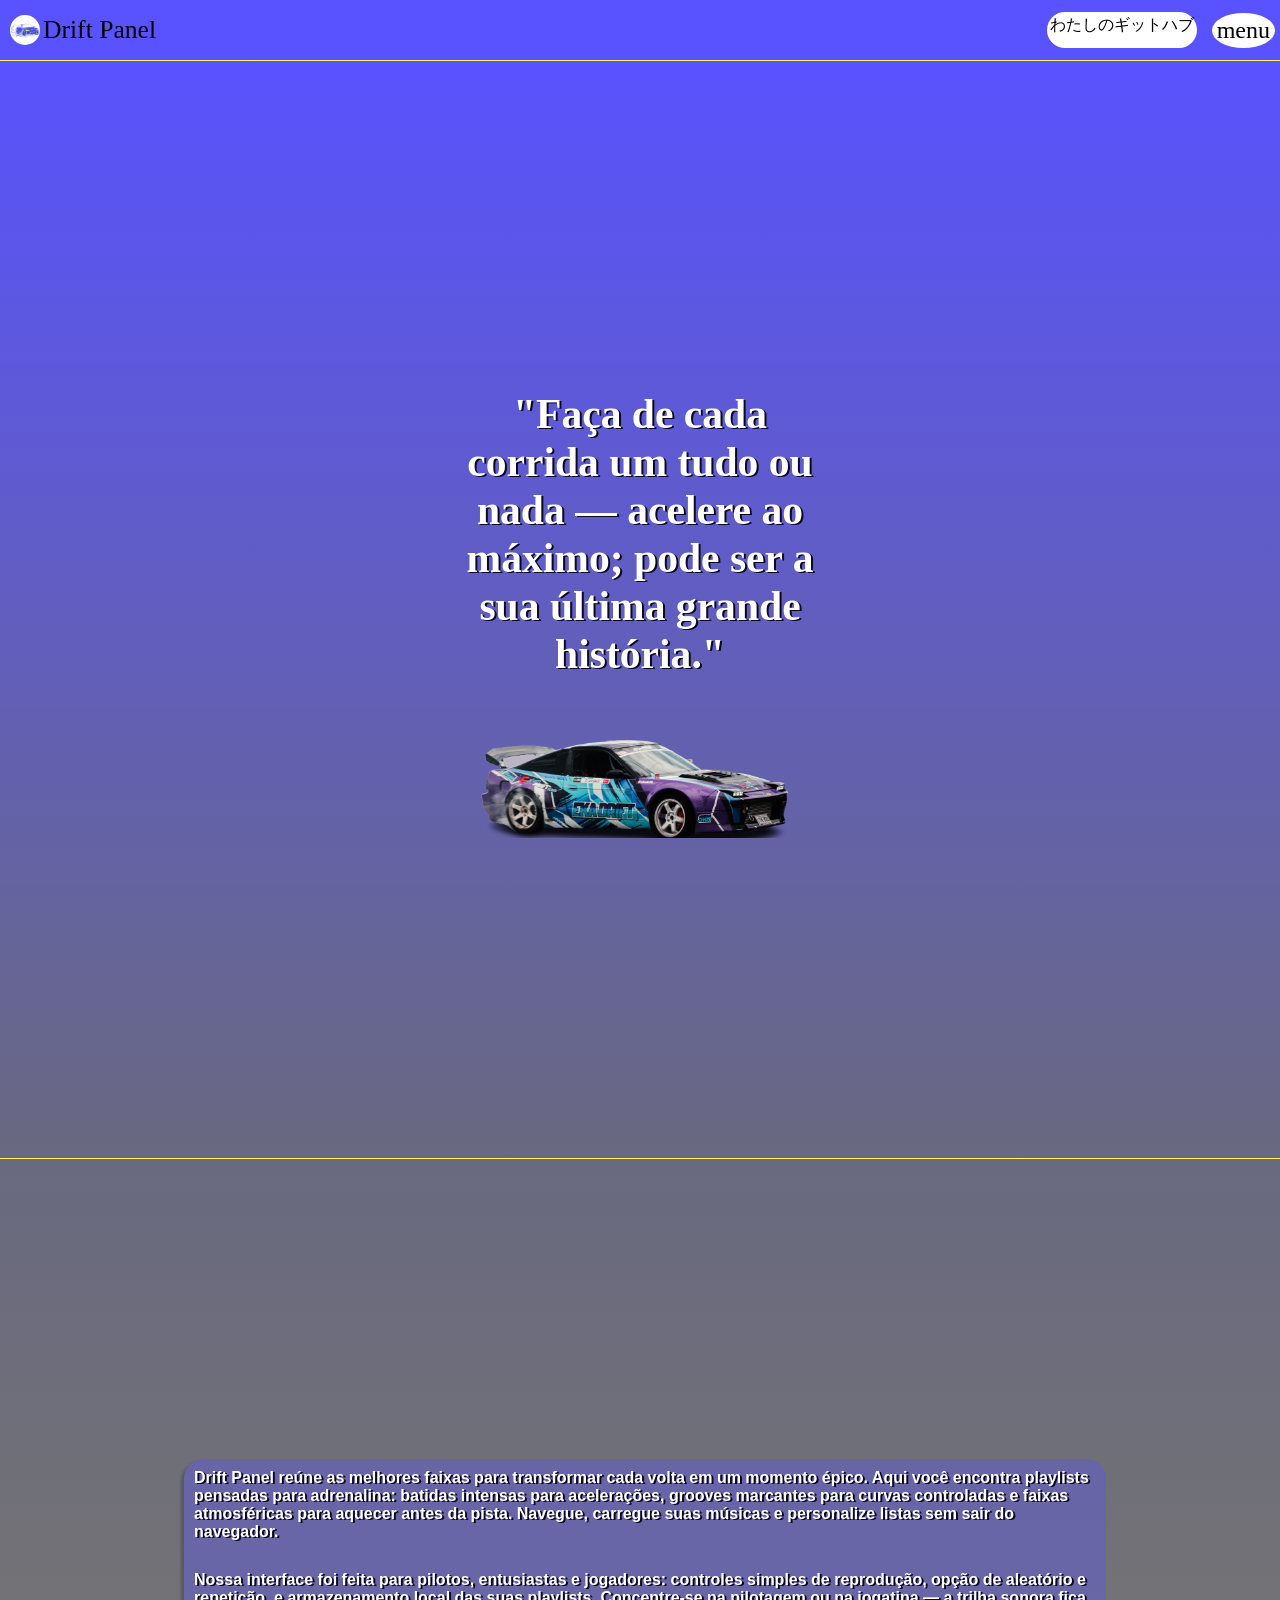
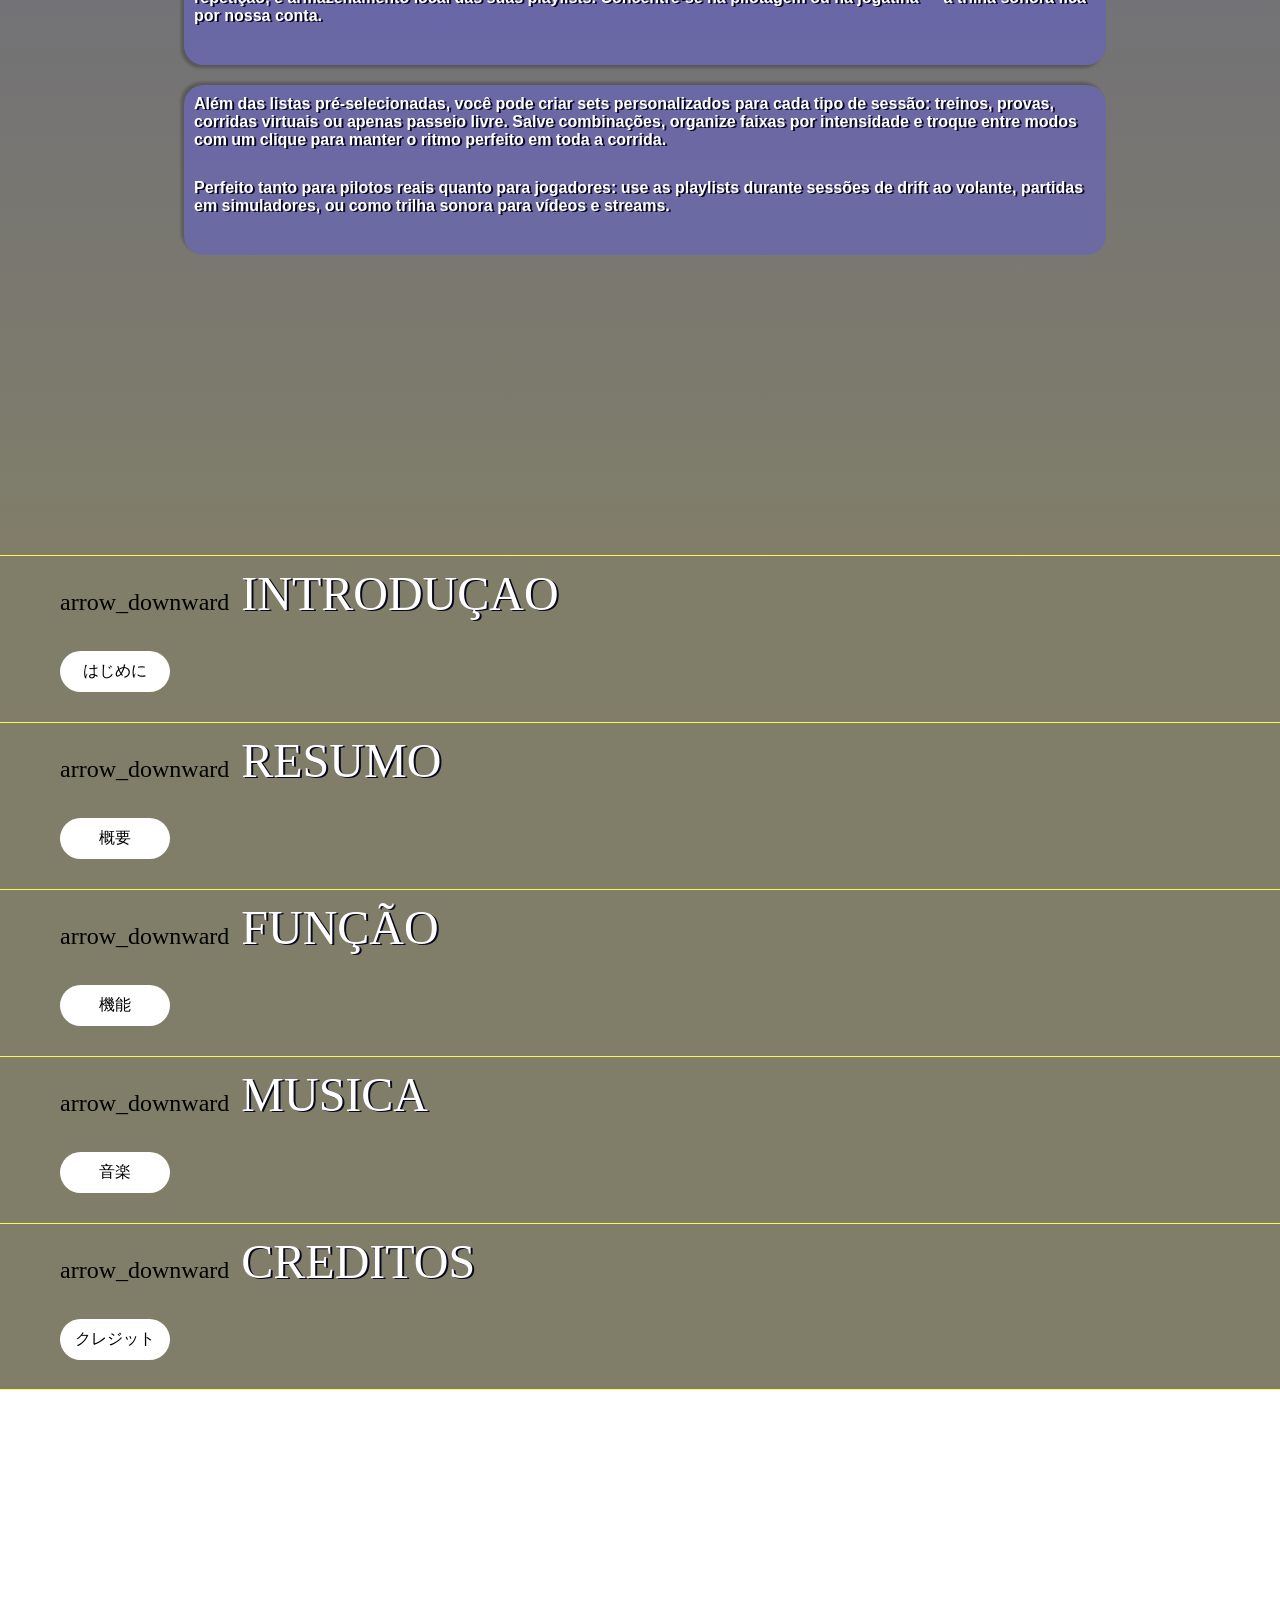
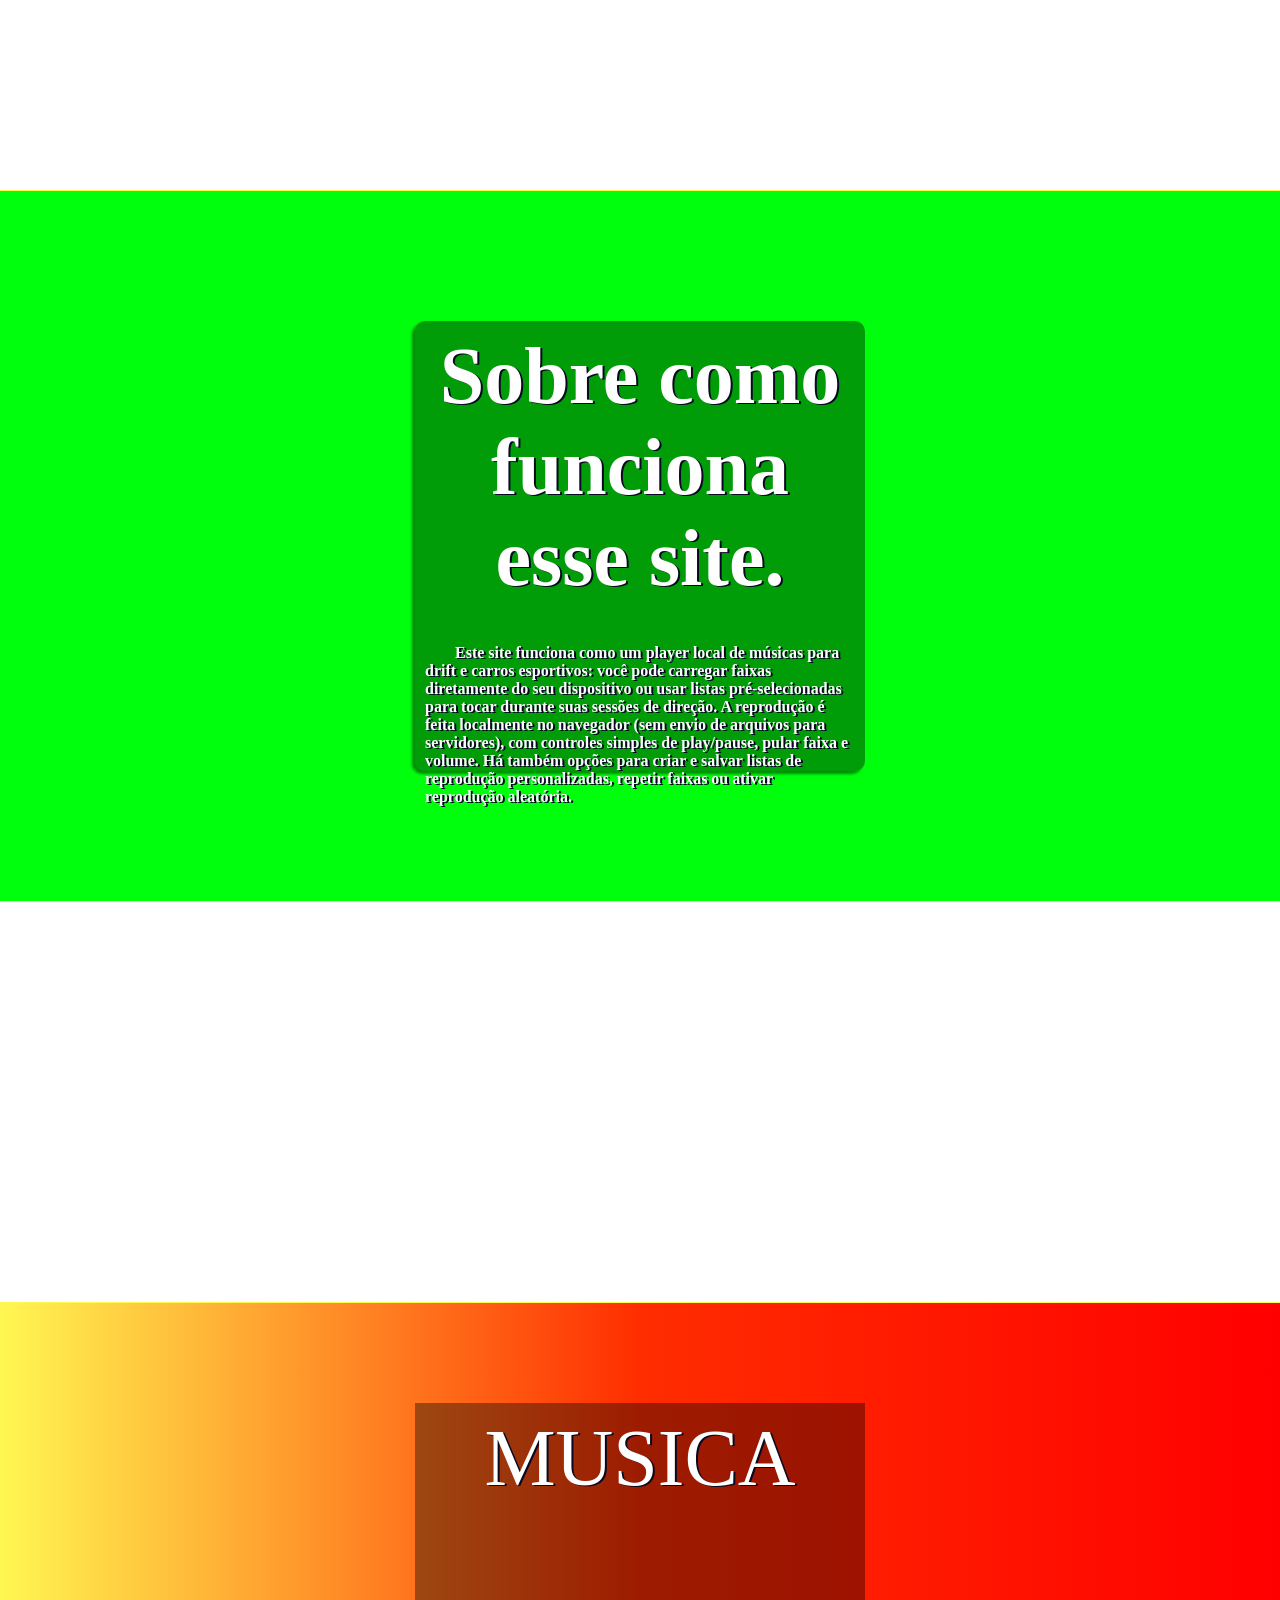
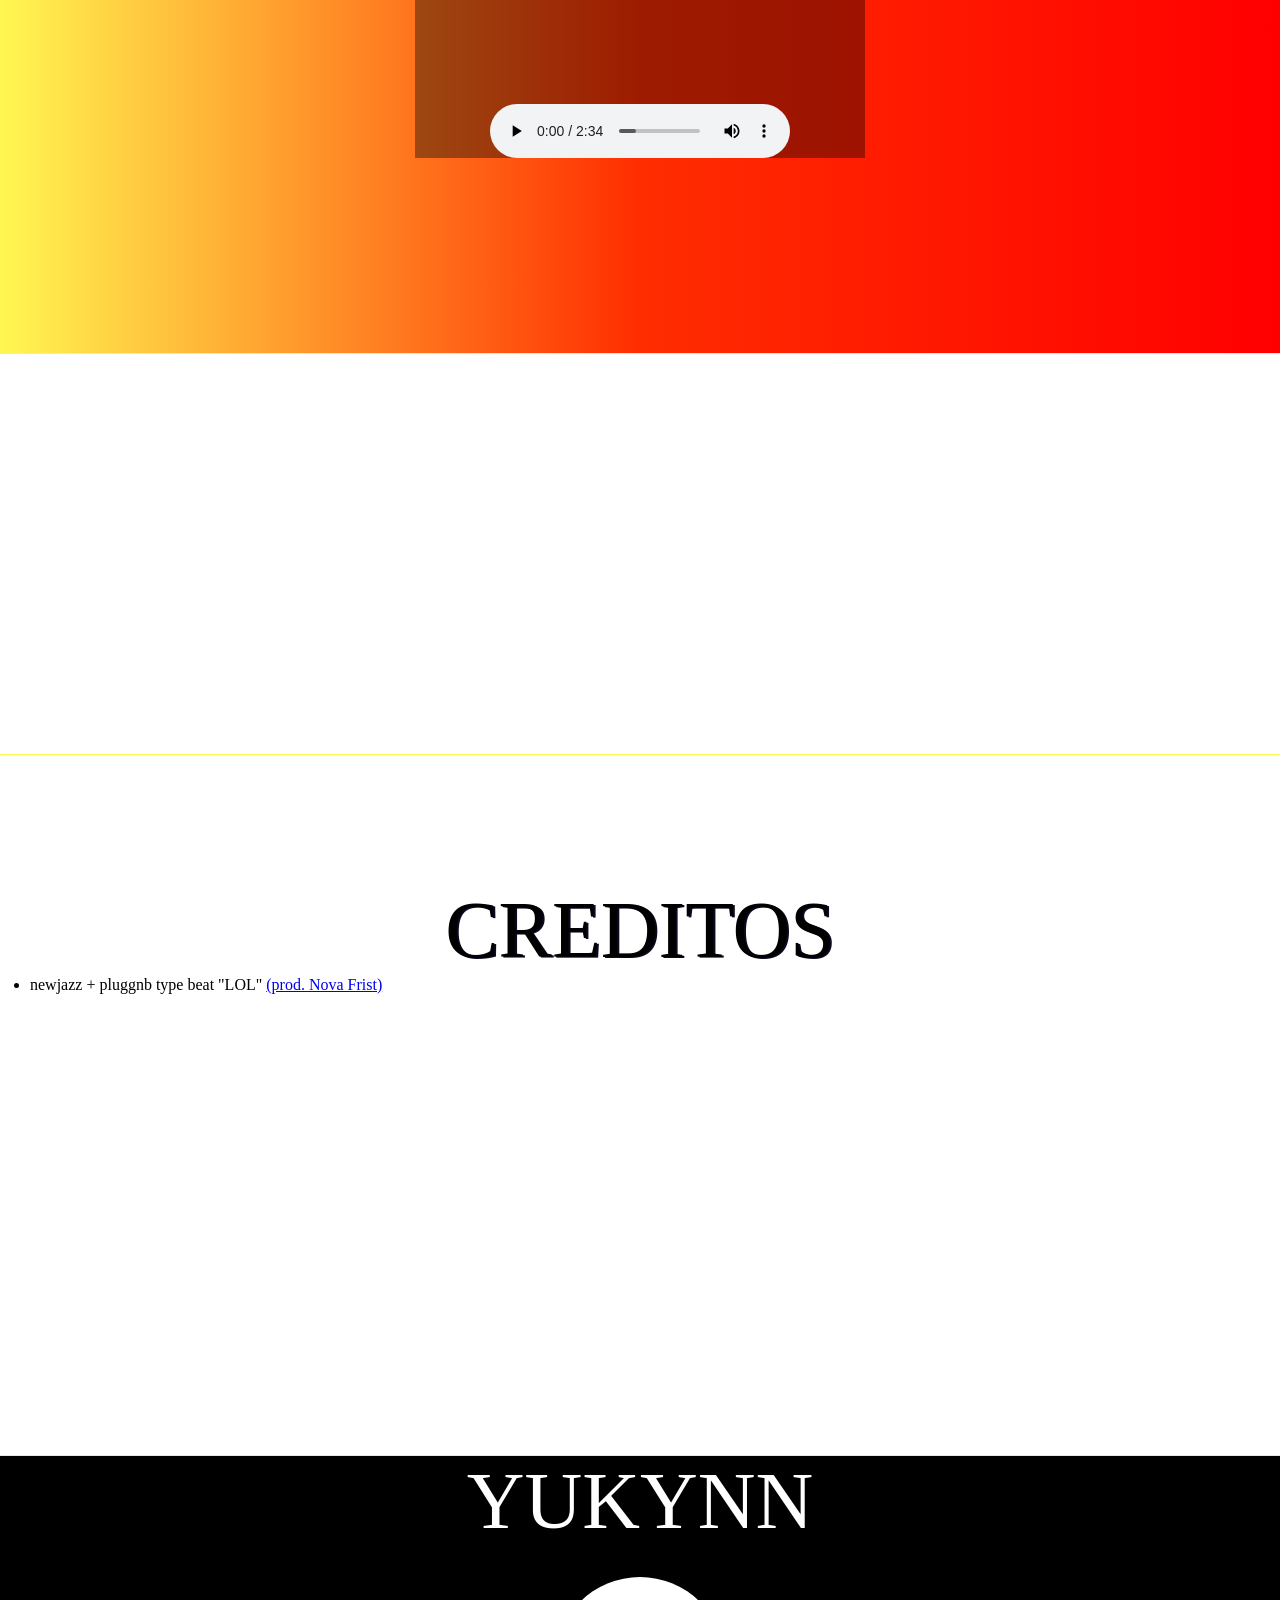
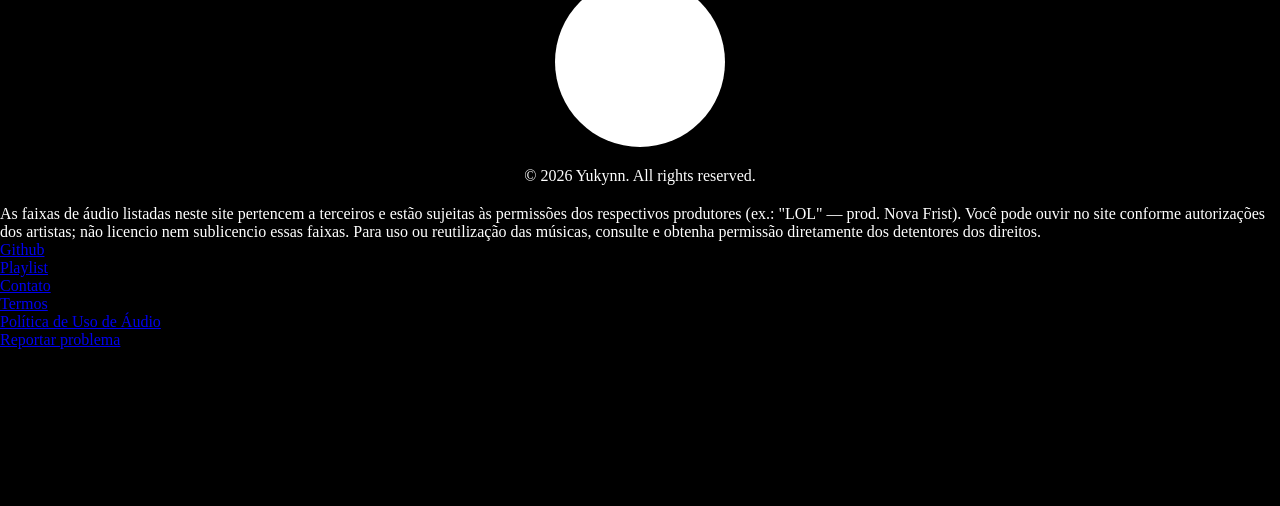
==== index.html @ 356dcf7f "publicando o site" ====
<!doctype html>
<html lang="pt-BR">
  <head>
    <meta charset="utf-8">
    <meta http-equiv="refresh" content="0; url=./public/">
    <title>Redirecting…</title>
  </head>
  <body>
    <p>Redirecionando para <a href="./public/">public/</a></p>
  </body>
</html>
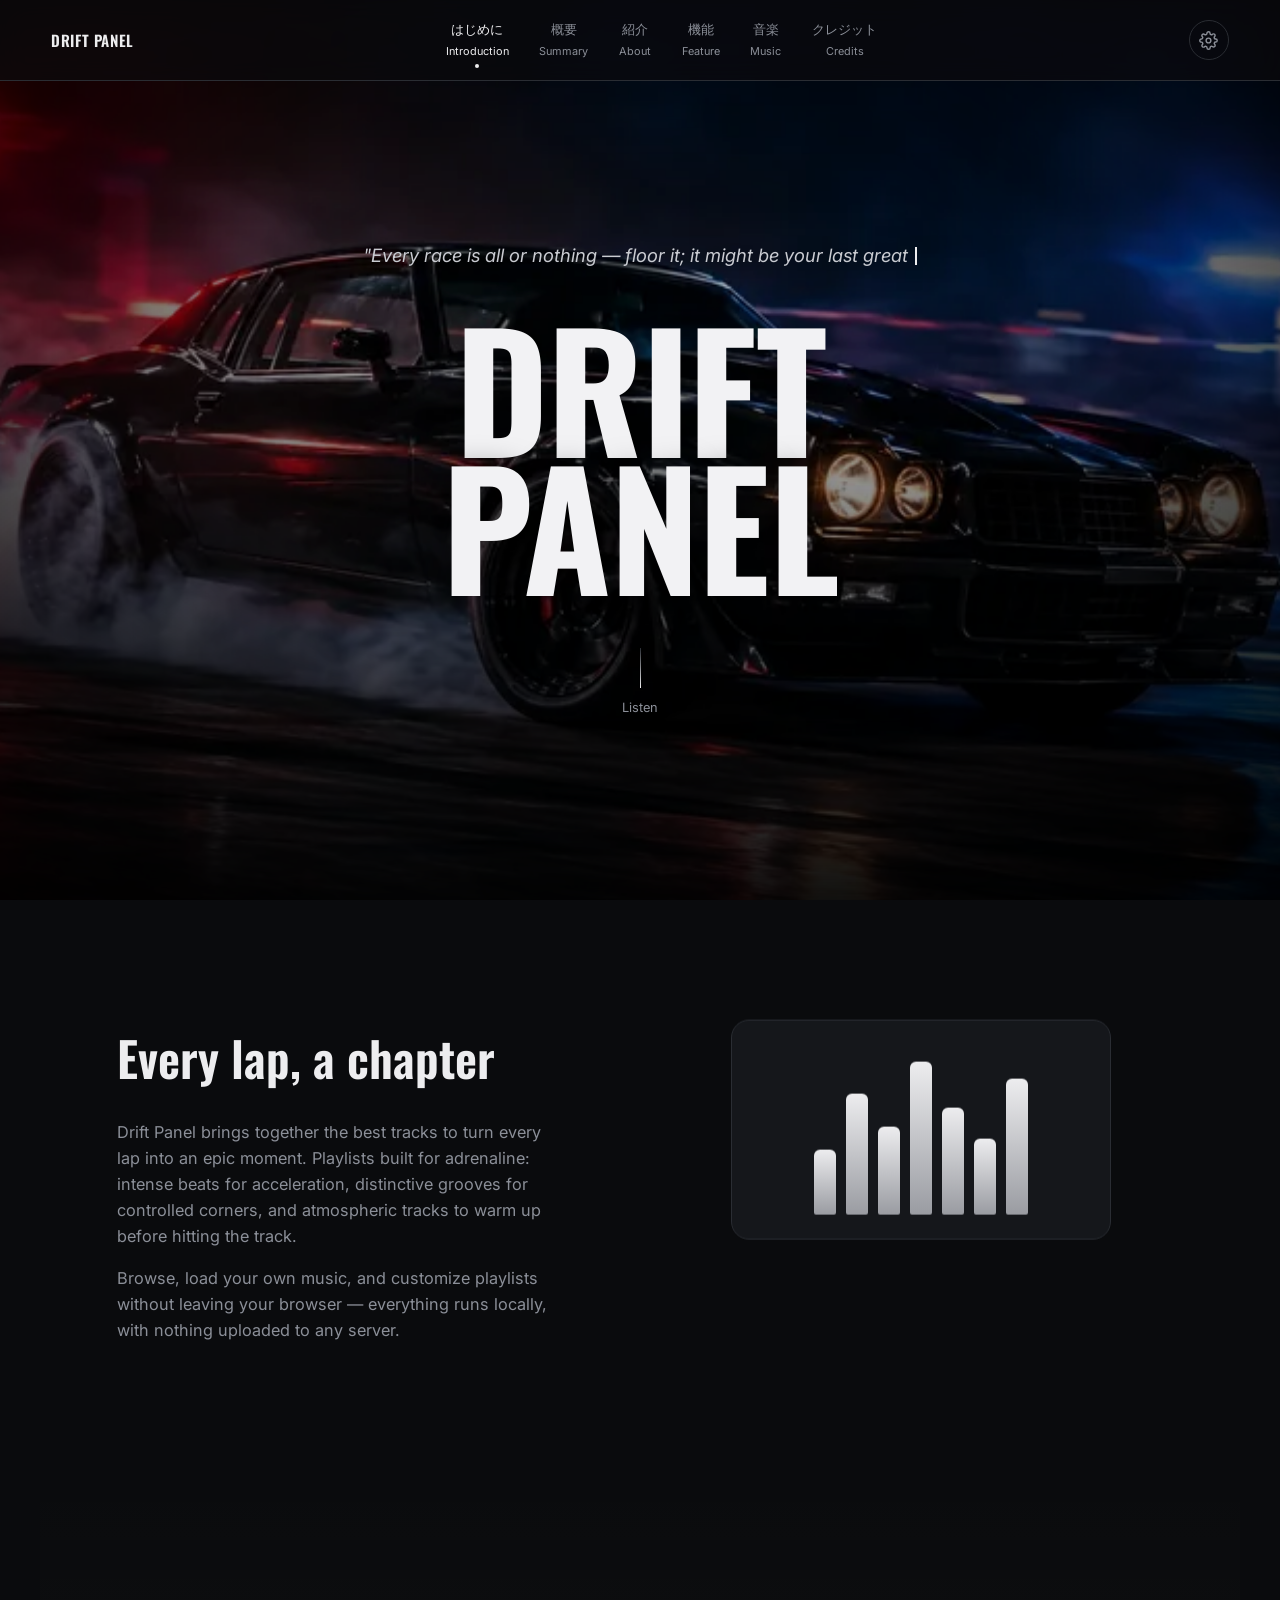
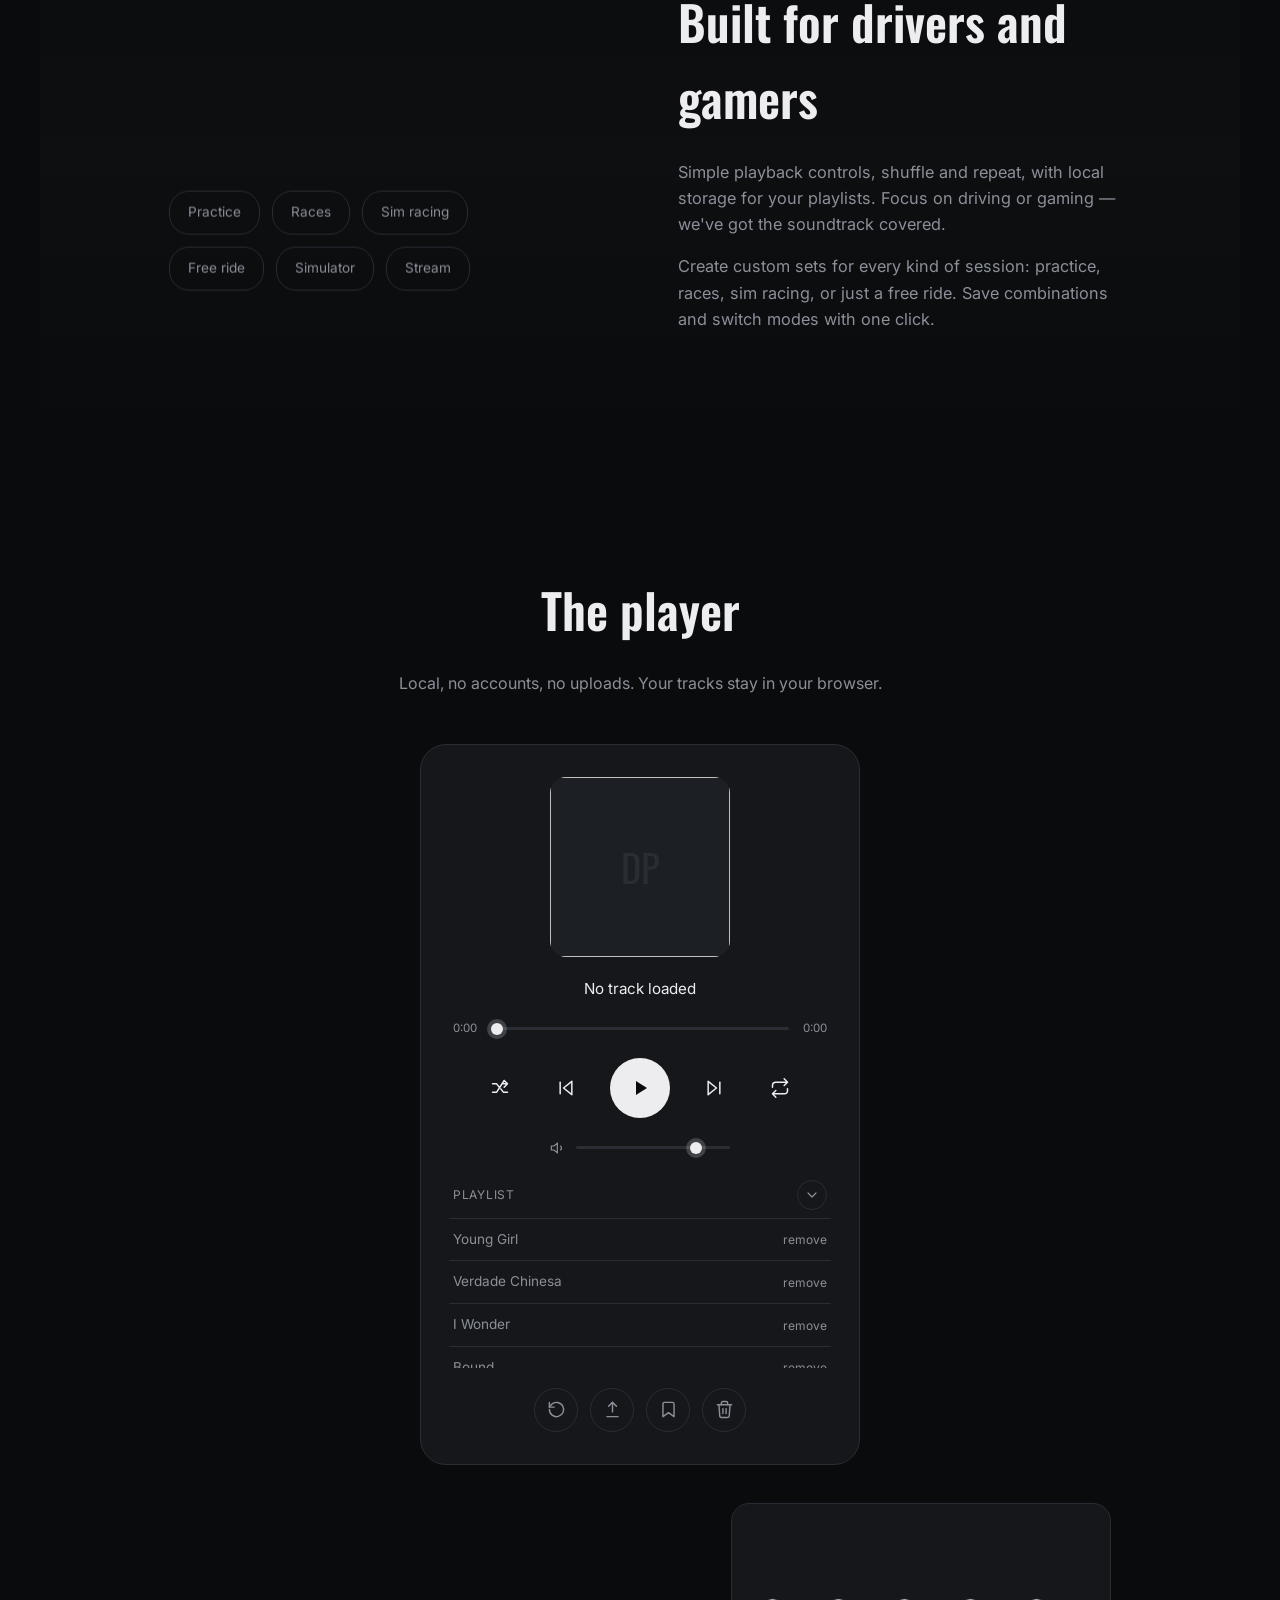
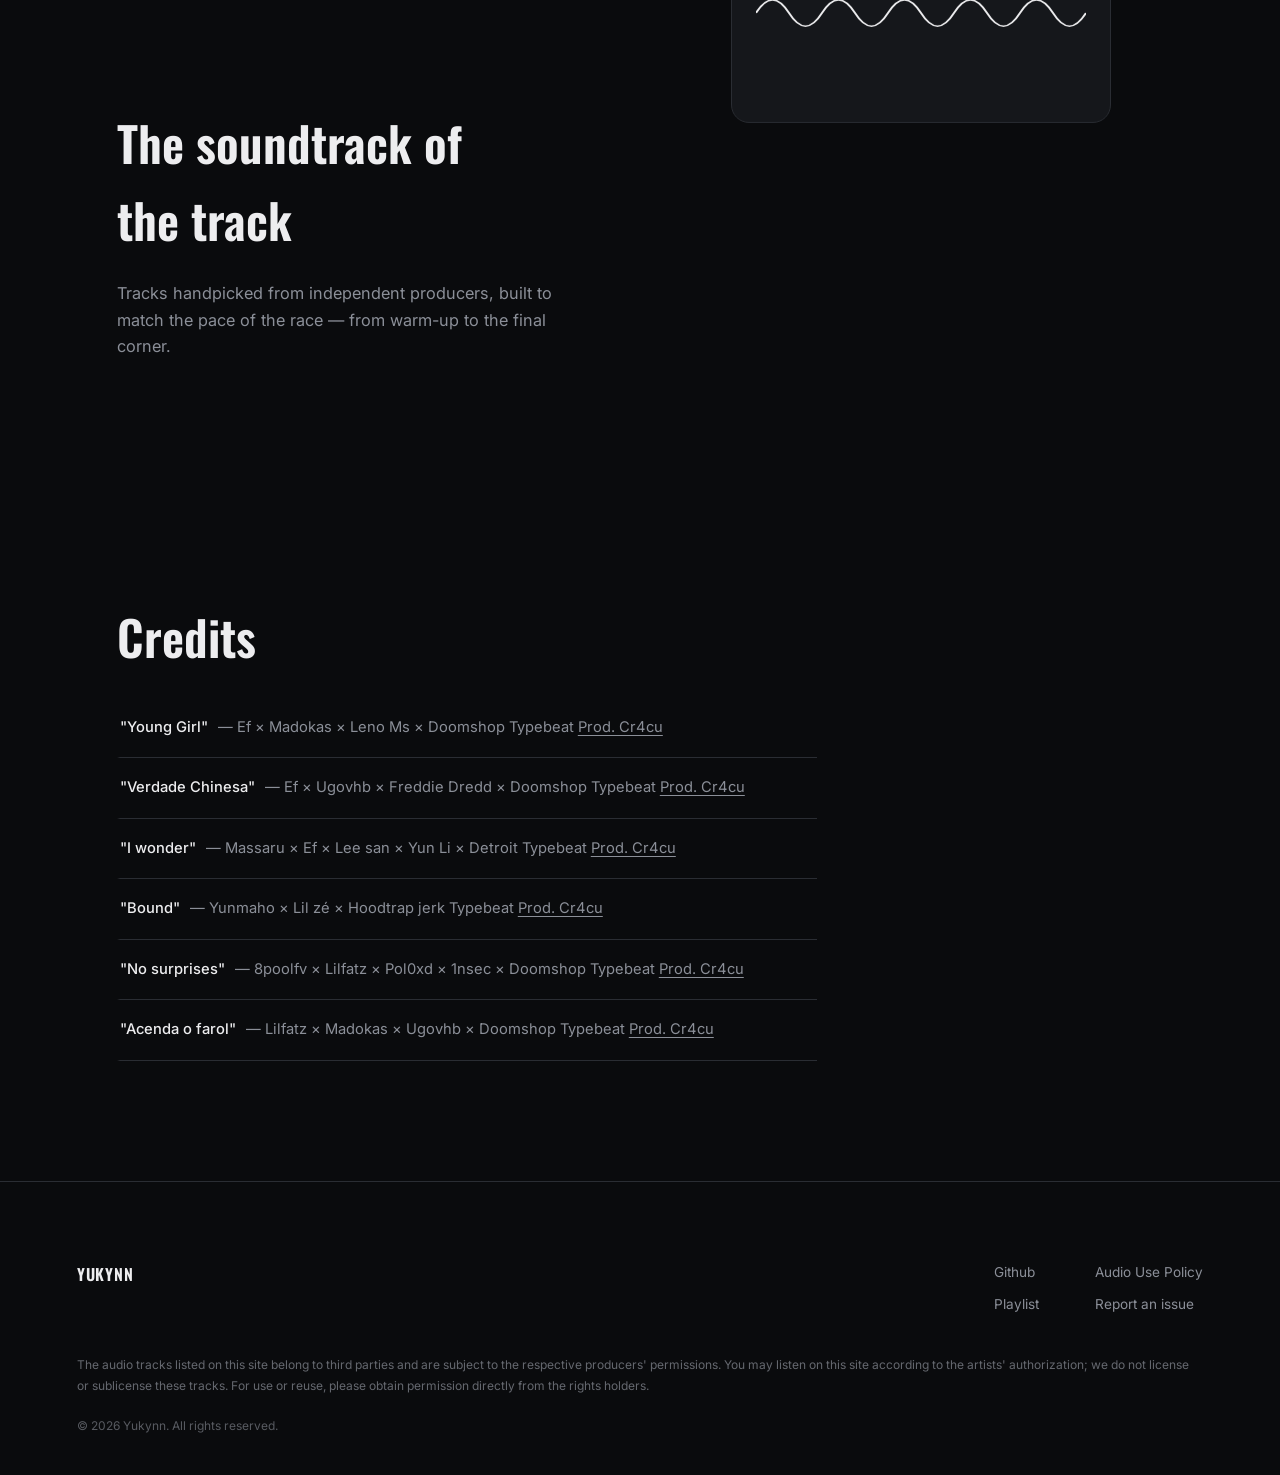
==== commit 06803dfc: "up" ====
--- a/index.html
+++ b/index.html
@@ -1,11 +1,225 @@
-<!doctype html>
-<html lang="pt-BR">
-  <head>
-    <meta charset="utf-8">
-    <meta http-equiv="refresh" content="0; url=./public/">
-    <title>Redirecting…</title>
-  </head>
-  <body>
-    <p>Redirecionando para <a href="./public/">public/</a></p>
-  </body>
+<!DOCTYPE html>
+<html lang="en" data-theme="dark">
+<head>
+<meta charset="UTF-8">
+<meta name="viewport" content="width=device-width, initial-scale=1.0, viewport-fit=cover">
+<meta name="description" content="Drift Panel: a local music player for drivers and gamers. No accounts, no uploads.">
+<title>Drift Panel — Music for drifting</title>
+<link rel="preconnect" href="https://fonts.googleapis.com">
+<link rel="preconnect" href="https://fonts.gstatic.com" crossorigin>
+<link href="https://fonts.googleapis.com/css2?family=Oswald:wght@400;500;600;700&family=Inter:wght@400;500;600&display=swap" rel="stylesheet">
+<link rel="stylesheet" href="design/style.css">
+</head>
+<body>
+
+<nav class="nav" id="nav">
+  <span class="nav-brand">DRIFT PANEL</span>
+  <button type="button" id="menu-btn" class="menu-btn" aria-expanded="false" aria-controls="nav-links" data-i18n-aria="nav.menu" aria-label="Menu">
+    <svg viewBox="0 0 24 24" aria-hidden="true"><line x1="4" y1="7" x2="20" y2="7"/><line x1="4" y1="12" x2="20" y2="12"/><line x1="4" y1="17" x2="20" y2="17"/></svg>
+  </button>
+  <ul class="nav-links" id="nav-links">
+    <li><a href="#introducao" data-target="introducao">はじめに<span data-i18n="nav.intro">Introduction</span></a></li>
+    <li><a href="#resumo" data-target="resumo">概要<span data-i18n="nav.summary">Summary</span></a></li>
+    <li><a href="#sobre" data-target="sobre">紹介<span data-i18n="nav.about">About</span></a></li>
+    <li><a href="#funcao" data-target="funcao">機能<span data-i18n="nav.feature">Feature</span></a></li>
+    <li><a href="#musica" data-target="musica">音楽<span data-i18n="nav.music">Music</span></a></li>
+    <li><a href="#creditos" data-target="creditos">クレジット<span data-i18n="nav.credits">Credits</span></a></li>
+  </ul>
+  <div class="nav-scrim" id="nav-scrim" hidden></div>
+  <div class="nav-controls">
+    <button type="button" id="settings-btn" class="icon-btn settings-btn" aria-haspopup="true" aria-expanded="false" aria-controls="settings-panel" data-i18n-aria="settings.title" aria-label="Settings"><svg viewBox="0 0 24 24" aria-hidden="true"><circle cx="12" cy="12" r="3"/><path d="M19.4 15a1.65 1.65 0 0 0 .33 1.82l.06.06a2 2 0 0 1 0 2.83 2 2 0 0 1-2.83 0l-.06-.06a1.65 1.65 0 0 0-1.82-.33 1.65 1.65 0 0 0-1 1.51V21a2 2 0 0 1-2 2 2 2 0 0 1-2-2v-.09A1.65 1.65 0 0 0 9 19.4a1.65 1.65 0 0 0-1.82.33l-.06.06a2 2 0 0 1-2.83 0 2 2 0 0 1 0-2.83l.06-.06a1.65 1.65 0 0 0 .33-1.82 1.65 1.65 0 0 0-1.51-1H3a2 2 0 0 1-2-2 2 2 0 0 1 2-2h.09A1.65 1.65 0 0 0 4.6 9a1.65 1.65 0 0 0-.33-1.82l-.06-.06a2 2 0 0 1 0-2.83 2 2 0 0 1 2.83 0l.06.06a1.65 1.65 0 0 0 1.82.33H9a1.65 1.65 0 0 0 1-1.51V3a2 2 0 0 1 2-2 2 2 0 0 1 2 2v.09a1.65 1.65 0 0 0 1 1.51 1.65 1.65 0 0 0 1.82-.33l.06-.06a2 2 0 0 1 2.83 0 2 2 0 0 1 0 2.83l-.06.06a1.65 1.65 0 0 0-.33 1.82V9a1.65 1.65 0 0 0 1.51 1H21a2 2 0 0 1 2 2 2 2 0 0 1-2 2h-.09a1.65 1.65 0 0 0-1.51 1z"/></svg></button>
+    <div id="settings-panel" class="settings-panel" role="group" aria-labelledby="settings-title" hidden>
+    <p id="settings-title" class="settings-title" data-i18n="settings.title">Settings</p>
+    <label class="settings-row"><span data-i18n="settings.language">Language</span>
+    <select id="lang-select" class="control-select">
+      <option value="en">English</option>
+      <option value="pt">Português</option>
+      <option value="es">Español</option>
+      <option value="fr">Français</option>
+      <option value="de">Deutsch</option>
+      <option value="ja">日本語</option>
+      <option value="it">Italiano</option>
+    </select></label>
+    <label class="settings-row"><span data-i18n="settings.theme">Theme</span>
+    <select id="theme-select" class="control-select">
+      <option value="dark" data-i18n="theme.dark">Dark</option>
+      <option value="light" data-i18n="theme.light">Light</option>
+      <option value="blue" data-i18n="theme.blue">Blue</option>
+      <option value="pink" data-i18n="theme.pink">Pink</option>
+      <option value="red" data-i18n="theme.red">Red</option>
+      <option value="yellow" data-i18n="theme.yellow">Yellow</option>
+      <option value="green" data-i18n="theme.green">Green</option>
+    </select></label>
+    <label class="settings-row settings-switch"><span data-i18n="settings.motion">Reduce animations</span><input type="checkbox" id="motion-toggle" role="switch"></label>
+    </div>
+  </div>
+</nav>
+
+<header class="hero" id="introducao">
+  <div class="hero-photo-wrap" data-parallax="0.15">
+    <img class="hero-photo" id="hero-photo" src="image/car-dark.webp" srcset="image/car-dark-sm.webp 768w, image/car-dark.webp 1536w" sizes="(max-width: 700px) 100vw, 50vw" alt="Black sports car drifting, tires smoking on a night track with red and blue lights">
+  </div>
+  <div class="hero-overlay"></div>
+
+  <p class="hero-quote" id="hero-quote" data-i18n="hero.quote" data-typewriter="true">"Every race is all or nothing — floor it; it might be your last great story."</p>
+  <h1 class="hero-title">DRIFT<br>PANEL</h1>
+  <a href="#resumo" class="hero-scroll" data-i18n-aria="hero.listen" aria-label="Listen">
+    <span class="hero-scroll-line"></span>
+    <span data-i18n="hero.listen">Listen</span>
+  </a>
+</header>
+
+<section class="section" id="resumo">
+  <div class="section-grid">
+    <div class="section-text">
+      <h2 data-i18n="resumo.title">Every lap, a chapter</h2>
+      <p data-i18n="resumo.p1">Drift Panel brings together the best tracks to turn every lap into an epic moment. Playlists built for adrenaline: intense beats for acceleration, distinctive grooves for controlled corners, and atmospheric tracks to warm up before hitting the track.</p>
+      <p data-i18n="resumo.p2">Browse, load your own music, and customize playlists without leaving your browser — everything runs locally, with nothing uploaded to any server.</p>
+    </div>
+    <div class="section-visual">
+      <div class="visual-card" data-parallax="0.08">
+        <div class="visual-bar" style="--h:38%"></div>
+        <div class="visual-bar" style="--h:71%"></div>
+        <div class="visual-bar" style="--h:52%"></div>
+        <div class="visual-bar" style="--h:90%"></div>
+        <div class="visual-bar" style="--h:63%"></div>
+        <div class="visual-bar" style="--h:45%"></div>
+        <div class="visual-bar" style="--h:80%"></div>
+      </div>
+    </div>
+  </div>
+</section>
+
+<section class="section alt" id="sobre">
+  <div class="section-grid reverse">
+    <div class="section-text">
+      <h2 data-i18n="sobre.title">Built for drivers and gamers</h2>
+      <p data-i18n="sobre.p1">Simple playback controls, shuffle and repeat, with local storage for your playlists. Focus on driving or gaming — we've got the soundtrack covered.</p>
+      <p data-i18n="sobre.p2">Create custom sets for every kind of session: practice, races, sim racing, or just a free ride. Save combinations and switch modes with one click.</p>
+    </div>
+    <div class="section-visual">
+      <div class="visual-tags" data-parallax="-0.06">
+        <span data-i18n="tags.training">Practice</span><span data-i18n="tags.races">Races</span><span data-i18n="tags.virtual">Sim racing</span><span data-i18n="tags.freeride">Free ride</span><span data-i18n="tags.simulator">Simulator</span><span data-i18n="tags.stream">Stream</span>
+      </div>
+    </div>
+  </div>
+</section>
+
+<section class="section player-section" id="funcao">
+  <h2 class="player-heading" data-i18n="player.title">The player</h2>
+  <p class="player-sub" data-i18n="player.subtitle">Local, no accounts, no uploads. Your tracks stay in your browser.</p>
+
+  <div class="player-card">
+    <div class="player-cover">
+      <img id="cover-art" alt="" onerror="this.style.opacity=0">
+      <div class="player-cover-fallback" id="cover-fallback">DP</div>
+    </div>
+
+    <div class="player-track-name" id="track-name" data-i18n="player.noTrack">No track loaded</div>
+
+    <div class="player-progress">
+      <span class="time" id="time-current">0:00</span>
+      <input type="range" id="seek" data-i18n-aria="ctrl.seek" aria-label="Seek" min="0" max="100" value="0" step="0.1">
+      <span class="time" id="time-total">0:00</span>
+    </div>
+
+    <div class="player-controls">
+      <button class="ctrl-btn toggle" id="btn-shuffle" data-i18n-title="ctrl.shuffle" data-i18n-aria="ctrl.shuffle" title="Shuffle" aria-label="Shuffle">
+        <svg viewBox="0 0 24 24"><path d="M17 3l4 4-4 4M3 7h5l3 4M21 17h-5l-3-4M3 17h5l9-14M21 7h-5"/></svg>
+      </button>
+      <button class="ctrl-btn" id="btn-prev" data-i18n-title="ctrl.prev" data-i18n-aria="ctrl.prev" title="Previous" aria-label="Previous">
+        <svg viewBox="0 0 24 24"><path d="M19 20L9 12l10-8v16z"/><line x1="5" y1="5" x2="5" y2="19"/></svg>
+      </button>
+      <button class="ctrl-btn main" id="btn-play" data-i18n-title="ctrl.play" data-i18n-aria="ctrl.play" title="Play or pause" aria-label="Play or pause">
+        <svg id="icon-play" viewBox="0 0 24 24"><path d="M8 5v14l11-7z"/></svg>
+        <svg id="icon-pause" viewBox="0 0 24 24" style="display:none"><path d="M6 5h4v14H6zM14 5h4v14h-4z"/></svg>
+      </button>
+      <button class="ctrl-btn" id="btn-next" data-i18n-title="ctrl.next" data-i18n-aria="ctrl.next" title="Next" aria-label="Next">
+        <svg viewBox="0 0 24 24"><path d="M5 4l10 8-10 8V4z"/><line x1="19" y1="5" x2="19" y2="19"/></svg>
+      </button>
+      <button class="ctrl-btn toggle" id="btn-repeat" data-i18n-title="ctrl.repeat" data-i18n-aria="ctrl.repeat" title="Repeat" aria-label="Repeat">
+        <svg viewBox="0 0 24 24"><path d="M17 1l4 4-4 4M3 11V9a4 4 0 014-4h14M7 23l-4-4 4-4M21 13v2a4 4 0 01-4 4H3"/></svg>
+      </button>
+    </div>
+
+    <div class="player-volume">
+      <svg viewBox="0 0 24 24" class="vol-icon"><path d="M11 5L6 9H2v6h4l5 4V5z"/><path d="M15.5 8.5a5 5 0 010 7"/></svg>
+      <input type="range" id="volume" data-i18n-aria="ctrl.volume" aria-label="Volume" min="0" max="1" value="0.8" step="0.01">
+    </div>
+
+    <div class="queue-header">
+      <span class="queue-header-label" data-i18n="queue.label">Playlist</span>
+      <button class="icon-btn small" id="btn-toggle-queue" data-i18n-title="queue.toggle" data-i18n-aria="queue.toggle" title="Show or hide the playlist" aria-label="Show or hide the playlist" aria-expanded="true">
+        <svg class="chevron" viewBox="0 0 24 24"><path d="M6 9l6 6 6-6"/></svg>
+      </button>
+    </div>
+    <ul class="player-queue" id="queue-list"></ul>
+
+    <div class="player-actions">
+      <button class="icon-btn" id="btn-restore" data-i18n-title="action.restore" data-i18n-aria="action.restore" title="Reset to default" aria-label="Reset to default">
+        <svg viewBox="0 0 24 24"><path d="M3 12a9 9 0 1 0 2.64-6.36L3 9"/><path d="M3 3v6h6"/></svg>
+      </button>
+      <label class="icon-btn" for="file-input" data-i18n-title="action.add" data-i18n-aria="action.add" title="Add tracks" aria-label="Add tracks" tabindex="0">
+        <svg viewBox="0 0 24 24"><path d="M12 3v12"/><path d="M7 8l5-5 5 5"/><path d="M5 21h14"/></svg>
+      </label>
+      <input type="file" id="file-input" accept="audio/*" multiple hidden>
+      <button class="icon-btn" id="btn-save" data-i18n-title="action.save" data-i18n-aria="action.save" title="Save playlist" aria-label="Save playlist">
+        <svg viewBox="0 0 24 24"><path d="M19 21l-7-5-7 5V5a2 2 0 0 1 2-2h10a2 2 0 0 1 2 2z"/></svg>
+      </button>
+      <button class="icon-btn danger" id="btn-clear" data-i18n-title="action.clear" data-i18n-aria="action.clear" title="Clear" aria-label="Clear">
+        <svg viewBox="0 0 24 24"><path d="M3 6h18"/><path d="M8 6V4a2 2 0 0 1 2-2h4a2 2 0 0 1 2 2v2"/><path d="M19 6l-1 14a2 2 0 0 1-2 2H8a2 2 0 0 1-2-2L5 6"/><line x1="10" y1="11" x2="10" y2="17"/><line x1="14" y1="11" x2="14" y2="17"/></svg>
+      </button>
+    </div>
+  </div>
+</section>
+
+<section class="section" id="musica">
+  <div class="section-grid">
+    <div class="section-text">
+      <h2 data-i18n="music.title">The soundtrack of the track</h2>
+      <p data-i18n="music.p">Tracks handpicked from independent producers, built to match the pace of the race — from warm-up to the final corner.</p>
+    </div>
+    <div class="section-visual">
+      <div class="visual-card wave" data-parallax="0.08">
+        <svg viewBox="0 0 300 80" preserveAspectRatio="none">
+          <path d="M0 40 Q 15 5, 30 40 T 60 40 T 90 40 T 120 40 T 150 40 T 180 40 T 210 40 T 240 40 T 270 40 T 300 40" />
+        </svg>
+      </div>
+    </div>
+  </div>
+</section>
+
+<section class="section" id="creditos">
+  <h2 data-i18n="credits.title">Credits</h2>
+  <ul class="credits-list">
+    <li><span class="credit-title">"Young Girl"</span> — Ef × Madokas × Leno Ms × Doomshop Typebeat <a href="https://www.youtube.com/@Cracu6969" target="_blank" rel="noopener">Prod. Cr4cu</a></li>
+    <li><span class="credit-title">"Verdade Chinesa"</span> — Ef × Ugovhb × Freddie Dredd × Doomshop Typebeat <a href="https://www.youtube.com/@Cracu6969" target="_blank" rel="noopener">Prod. Cr4cu</a></li>
+    <li><span class="credit-title">"I wonder"</span> — Massaru × Ef × Lee san × Yun Li × Detroit Typebeat <a href="https://www.youtube.com/@Cracu6969" target="_blank" rel="noopener">Prod. Cr4cu</a></li>
+    <li><span class="credit-title">"Bound"</span> — Yunmaho × Lil zé × Hoodtrap jerk Typebeat <a href="https://www.youtube.com/@Cracu6969" target="_blank" rel="noopener">Prod. Cr4cu</a></li>
+    <li><span class="credit-title">"No surprises"</span> — 8poolfv × Lilfatz × Pol0xd × 1nsec × Doomshop Typebeat <a href="https://www.youtube.com/@Cracu6969" target="_blank" rel="noopener">Prod. Cr4cu</a></li>
+    <li><span class="credit-title">"Acenda o farol"</span> — Lilfatz × Madokas × Ugovhb × Doomshop Typebeat <a href="https://www.youtube.com/@Cracu6969" target="_blank" rel="noopener">Prod. Cr4cu</a></li>
+  </ul>
+</section>
+
+<footer class="footer">
+  <div class="footer-top">
+    <span class="footer-brand">YUKYNN</span>
+    <div class="footer-cols">
+      <div class="footer-col">
+        <a href="https://github.com/Yukynn" target="_blank" rel="noopener">Github</a>
+        <a href="https://www.youtube.com/watch?v=n16wnv2qLhU&list=PLMfP45M8F_Cs2MEXrrpeYpVOP--l0oxgL" target="_blank" rel="noopener">Playlist</a>
+      </div>
+      <div class="footer-col">
+        <a href="audio-policy.html" data-i18n="footer.audioPolicy">Audio Use Policy</a>
+        <a href="https://github.com/Yukynn/Drift-Panel/issues" target="_blank" rel="noopener" data-i18n="footer.report">Report an issue</a>
+      </div>
+    </div>
+  </div>
+  <p class="footer-legal" id="footer-legal" tabindex="-1" data-i18n="footer.legal">The audio tracks listed on this site belong to third parties and are subject to the respective producers' permissions. You may listen on this site according to the artists' authorization; we do not license or sublicense these tracks. For use or reuse, please obtain permission directly from the rights holders.</p>
+  <p class="footer-copy" data-i18n="footer.copyright">© 2026 Yukynn. All rights reserved.</p>
+</footer>
+
+<audio id="audio-el" preload="metadata"></audio>
+<script src="animation/script.js"></script>
+</body>
 </html>
--- a/design/style.css
+++ b/design/style.css
@@ -0,0 +1,642 @@
+:root{
+  --bg:#0A0B0D;
+  --surface:#15171B;
+  --surface-2:#1C1F24;
+  --line:#2A2D33;
+  --text:#EDEDEF;
+  --muted:#8B8F98;
+  --accent:#FF3B30;
+  --accent-dim:#7A211C;
+  --toggle-active:var(--accent);
+  --font-display:'Oswald', 'Arial Narrow', sans-serif;
+  --font-body:'Inter', -apple-system, BlinkMacSystemFont, sans-serif;
+}
+
+/* ---------- Themes ---------- */
+/* Dark: black dominant, white secondary — the secondary color drives the accents/decorations */
+[data-theme="dark"]{
+  --bg:#0A0B0D;
+  --surface:#15171B;
+  --surface-2:#1C1F24;
+  --line:#2A2D33;
+  --text:#EDEDEF;
+  --muted:#8B8F98;
+  --accent:#EDEDEF;
+  --accent-dim:#9A9CA2;
+  --toggle-active:#FF8A3D;
+}
+/* Light: white dominant, black secondary — the secondary color drives the accents/decorations */
+[data-theme="light"]{
+  --bg:#F5F5F7;
+  --surface:#FFFFFF;
+  --surface-2:#F0F0F2;
+  --line:#DDDDE1;
+  --text:#1D1D1F;
+  --muted:#6E6E73;
+  --accent:#1D1D1F;
+  --accent-dim:#4A4A4D;
+  --toggle-active:#FF8A3D;
+}
+[data-theme="blue"]{
+  --bg:#0A1420;
+  --surface:#111C2B;
+  --surface-2:#162335;
+  --line:#22344A;
+  --text:#EAF1FA;
+  --muted:#7E93AC;
+  --accent:#2E9CFF;
+  --accent-dim:#1B4E80;
+}
+[data-theme="pink"]{
+  --bg:#160B12;
+  --surface:#20111A;
+  --surface-2:#2A1622;
+  --line:#3A2130;
+  --text:#FBEAF2;
+  --muted:#B98BA0;
+  --accent:#FF4D9D;
+  --accent-dim:#7A2650;
+}
+[data-theme="red"]{
+  --bg:#150A0A;
+  --surface:#1F0F0F;
+  --surface-2:#2A1414;
+  --line:#3D1C1C;
+  --text:#FBEAEA;
+  --muted:#B98F8F;
+  --accent:#FF1E3C;
+  --accent-dim:#7A1420;
+}
+[data-theme="yellow"]{
+  --bg:#161206;
+  --surface:#211B0C;
+  --surface-2:#2B2410;
+  --line:#3D3316;
+  --text:#FBF3E0;
+  --muted:#B8AC85;
+  --accent:#FFC72C;
+  --accent-dim:#8A6E12;
+}
+[data-theme="green"]{
+  --bg:#081410;
+  --surface:#0F1F19;
+  --surface-2:#142A22;
+  --line:#1E3A2F;
+  --text:#E8FBF1;
+  --muted:#8AB8A2;
+  --accent:#2ED97A;
+  --accent-dim:#155C36;
+}
+
+*{box-sizing:border-box;margin:0;padding:0;}
+
+html{scroll-behavior:smooth;scroll-padding-top:90px;}
+
+body{
+  background:var(--bg);
+  color:var(--text);
+  font-family:var(--font-body);
+  line-height:1.6;
+  -webkit-font-smoothing:antialiased;
+  transition:background-color 0.3s ease, color 0.3s ease;
+}
+
+a{color:inherit;text-decoration:none;}
+
+img{max-width:100%;display:block;}
+
+button{font-family:inherit;border:none;background:none;color:inherit;cursor:pointer;}
+
+::selection{background:var(--accent);color:var(--bg);}
+
+/* Playful tactile feedback on anything clickable */
+button, a, .control-select, input[type="range"]{
+  transition:transform 0.15s ease, background-color 0.2s ease, color 0.2s ease, border-color 0.2s ease;
+}
+button:active, .icon-btn:active, .hero-scroll:active{
+  transform:scale(0.9);
+}
+
+/* ---------- Nav ---------- */
+.nav{
+  position:fixed;top:0;left:0;right:0;z-index:100;
+  display:flex;align-items:center;justify-content:space-between;
+  padding:20px clamp(20px,4vw,56px);
+  border-bottom:1px solid var(--line);
+  transition:border-color 0.3s ease;
+}
+/* backdrop-filter lives on a pseudo-element, not on .nav itself, so .nav
+   never becomes a containing block for its position:fixed children
+   (.nav-links / .nav-scrim on mobile) — that was what broke the mobile menu. */
+.nav::before{
+  content:"";
+  position:absolute;inset:0;z-index:-1;
+  background:color-mix(in srgb, var(--bg) 72%, transparent);
+  backdrop-filter:blur(14px) saturate(140%);
+  transition:background-color 0.3s ease;
+}
+.nav-brand{
+  font-family:var(--font-display);
+  font-weight:600;
+  letter-spacing:0.04em;
+  font-size:0.95rem;
+}
+.nav-links{
+  display:flex;gap:clamp(16px,2.4vw,36px);
+  list-style:none;
+}
+.nav-links a{
+  display:flex;flex-direction:column;align-items:center;
+  font-size:0.8rem;color:var(--muted);
+  transition:color 0.25s ease, transform 0.25s ease;
+  position:relative;
+}
+.nav-links a span{font-size:0.68rem;color:inherit;margin-top:2px;}
+/* In Japanese, the decorative kanji already IS the word, so the
+   translated label under it would just repeat the same characters. */
+html[lang="ja"] .nav-links a span{display:none;}
+.nav-links a:hover{color:var(--text);transform:translateY(-3px);}
+.nav-links a.active{color:var(--text);}
+.nav-links a.active::after{
+  content:"";position:absolute;bottom:-8px;left:50%;transform:translateX(-50%);
+  width:4px;height:4px;border-radius:50%;background:var(--accent);
+  animation:dotpop 0.3s ease;
+}
+@keyframes dotpop{
+  0%{transform:translateX(-50%) scale(0);}
+  70%{transform:translateX(-50%) scale(1.4);}
+  100%{transform:translateX(-50%) scale(1);}
+}
+.nav-controls{
+  display:flex;gap:8px;align-items:center;position:relative;
+}
+.control-select{
+  appearance:none;-webkit-appearance:none;
+  background:var(--surface);
+  color:var(--text);
+  border:1px solid var(--line);
+  border-radius:14px;
+  padding:6px 26px 6px 12px;
+  font-size:0.72rem;font-family:var(--font-body);
+  cursor:pointer;
+  background-image:linear-gradient(45deg, transparent 50%, var(--muted) 50%), linear-gradient(135deg, var(--muted) 50%, transparent 50%);
+  background-position:calc(100% - 14px) center, calc(100% - 9px) center;
+  background-size:5px 5px, 5px 5px;
+  background-repeat:no-repeat;
+  transition:border-color 0.2s ease;
+}
+.control-select:hover,.control-select:focus{border-color:var(--accent);}
+
+@media (max-width:820px){
+  .nav-links{display:none;}
+  .control-select{font-size:0.68rem;padding:6px 22px 6px 10px;}
+}
+
+/* ---------- Hero ---------- */
+.hero{
+  min-height:100svh;
+  display:flex;flex-direction:column;align-items:center;justify-content:center;
+  text-align:center;
+  padding:120px 24px 60px;
+  position:relative;
+  overflow:hidden;
+}
+.hero-photo-wrap{
+  position:absolute;top:-8%;left:0;
+  width:100%;height:118%;
+  overflow:hidden;
+  z-index:0;
+  will-change:transform;
+}
+.hero-photo{
+  width:100%;height:100%;
+  object-fit:cover;
+  object-position:center 55%;
+  filter:brightness(0.85) saturate(1.05);
+}
+.hero-photo-wrap .hero-photo{position:relative;z-index:1;}
+.hero-photo-wrap .hero-ghost{position:absolute;inset:0;z-index:0;}
+.hero-photo.curtain{animation:carCurtain 0.95s cubic-bezier(0.22,1,0.36,1) both;}
+@keyframes carCurtain{
+  from{clip-path:polygon(0 0,0 0,-15% 100%,0 100%);transform:translateX(-3%) scale(1.05);}
+  to{clip-path:polygon(0 0,115% 0,100% 100%,0 100%);transform:none;}
+}
+.hero-streak{
+  position:absolute;top:0;bottom:0;left:0;width:24%;z-index:2;pointer-events:none;
+  mix-blend-mode:screen;opacity:0.6;
+  background:linear-gradient(90deg,transparent,var(--accent),transparent);
+  transform:translateX(-130%) skewX(-14deg);
+  animation:carStreak 0.95s cubic-bezier(0.22,1,0.36,1) forwards;
+}
+@keyframes carStreak{to{transform:translateX(520%) skewX(-14deg);opacity:0;}}
+.player-cover img{transition:opacity 0.3s ease;}
+.icon-btn.saved{border-color:var(--accent);color:var(--accent);}
+::view-transition-old(root),::view-transition-new(root){animation-duration:0.45s;}
+.hero-overlay{
+  position:absolute;inset:0;
+  background:
+    linear-gradient(180deg, rgba(0,0,0,0.55) 0%, rgba(0,0,0,0.15) 32%, rgba(0,0,0,0.35) 55%, rgba(0,0,0,0.92) 100%),
+    linear-gradient(90deg, rgba(0,0,0,0.5) 0%, transparent 30%, transparent 70%, rgba(0,0,0,0.5) 100%);
+  z-index:1;
+}
+.hero-quote{
+  max-width:620px;
+  min-height:2.6em;
+  font-size:clamp(0.95rem,1.6vw,1.15rem);
+  color:#C9CBD1;
+  font-style:italic;
+  margin-bottom:28px;
+  position:relative;
+  z-index:2;
+  text-shadow:0 2px 20px rgba(0,0,0,0.6);
+}
+.hero-quote.typing::after{
+  content:"";
+  display:inline-block;
+  width:2px;height:1em;
+  margin-left:2px;
+  background:var(--accent);
+  vertical-align:-0.15em;
+  animation:caretblink 0.8s step-end infinite;
+}
+@keyframes caretblink{
+  0%,100%{opacity:1;}
+  50%{opacity:0;}
+}
+.hero-title{
+  font-family:var(--font-display);
+  font-weight:700;
+  font-size:clamp(4.5rem,15vw,10rem);
+  line-height:0.86;
+  letter-spacing:-0.01em;
+  position:relative;
+  z-index:2;
+  color:#F2F2F4;
+  text-shadow:0 4px 30px rgba(0,0,0,0.5);
+  transition:transform 0.4s cubic-bezier(0.34,1.56,0.64,1);
+  cursor:default;
+}
+.hero-title:hover{
+  transform:skewX(-6deg) scale(1.03);
+}
+.hero-scroll{
+  margin-top:56px;
+  display:flex;flex-direction:column;align-items:center;gap:10px;
+  font-size:0.8rem;color:var(--muted);
+  position:relative;
+  z-index:2;
+}
+.hero-scroll-line{
+  width:1px;height:40px;
+  background:linear-gradient(var(--line), var(--accent));
+  animation:scrollpulse 2.2s ease-in-out infinite;
+}
+@keyframes scrollpulse{
+  0%,100%{opacity:0.4;}
+  50%{opacity:1;}
+}
+
+/* ---------- Sections ---------- */
+.section{
+  padding:120px clamp(24px,6vw,80px);
+  max-width:1200px;margin:0 auto;
+}
+.section.alt{background:linear-gradient(180deg, transparent, rgba(255,255,255,0.015), transparent);}
+.section h2{
+  font-family:var(--font-display);
+  font-weight:600;
+  font-size:clamp(2rem,4vw,3rem);
+  margin-bottom:22px;
+  max-width:16ch;
+}
+.section-grid{
+  display:grid;grid-template-columns:1fr 1fr;
+  gap:clamp(32px,6vw,90px);
+  align-items:center;
+}
+.section-grid.reverse{direction:rtl;}
+.section-grid.reverse > *{direction:ltr;}
+.section-text p{
+  color:var(--muted);
+  font-size:1.02rem;
+  max-width:44ch;
+  margin-top:16px;
+}
+@media (max-width:860px){
+  .section-grid{grid-template-columns:1fr;}
+  .section-grid.reverse{direction:ltr;}
+}
+
+/* visuals */
+.section-visual{display:flex;align-items:center;justify-content:center;}
+.visual-card{
+  width:100%;max-width:380px;height:220px;
+  background:var(--surface);
+  border:1px solid var(--line);
+  border-radius:18px;
+  display:flex;align-items:flex-end;justify-content:center;gap:10px;
+  padding:24px;
+  will-change:transform;
+  transition:border-color 0.3s ease, transform 0.3s ease, box-shadow 0.3s ease;
+}
+.visual-card:hover{
+  border-color:var(--accent);
+  box-shadow:0 12px 30px -12px color-mix(in srgb, var(--accent) 45%, transparent);
+}
+.visual-bar{
+  width:22px;height:var(--h);
+  background:linear-gradient(180deg, var(--accent), var(--accent-dim));
+  border-radius:6px 6px 2px 2px;
+  transform-origin:bottom;
+  animation:eqbounce 1.3s ease-in-out infinite;
+}
+.visual-bar:nth-child(1){animation-duration:1.1s;animation-delay:-0.1s;}
+.visual-bar:nth-child(2){animation-duration:0.9s;animation-delay:-0.4s;}
+.visual-bar:nth-child(3){animation-duration:1.4s;animation-delay:-0.2s;}
+.visual-bar:nth-child(4){animation-duration:1.0s;animation-delay:-0.6s;}
+.visual-bar:nth-child(5){animation-duration:1.2s;animation-delay:-0.3s;}
+.visual-bar:nth-child(6){animation-duration:0.95s;animation-delay:-0.5s;}
+.visual-bar:nth-child(7){animation-duration:1.25s;animation-delay:-0.15s;}
+@keyframes eqbounce{
+  0%,100%{transform:scaleY(0.45);}
+  50%{transform:scaleY(1);}
+}
+.visual-tags{
+  display:flex;flex-wrap:wrap;gap:12px;max-width:380px;
+  will-change:transform;
+}
+.visual-tags span{
+  padding:10px 18px;border-radius:20px;
+  border:1px solid var(--line);
+  font-size:0.85rem;color:var(--muted);
+  transition:all 0.25s cubic-bezier(0.34,1.56,0.64,1);
+  cursor:default;
+}
+.visual-tags span:hover{
+  background:var(--accent);color:var(--bg);border-color:var(--accent);
+  transform:translateY(-4px) rotate(-2deg);
+}
+.visual-card.wave{align-items:center;}
+.visual-card.wave svg{width:100%;height:60px;stroke:var(--accent);stroke-width:2;fill:none;}
+
+/* ---------- Player ---------- */
+.player-section{text-align:center;}
+.player-heading{margin:0 auto 10px;}
+.player-sub{color:var(--muted);margin-bottom:48px;}
+.player-card{
+  max-width:440px;margin:0 auto;
+  background:var(--surface);
+  border:1px solid var(--line);
+  border-radius:26px;
+  padding:32px 28px;
+  text-align:center;
+  transition:transform 0.15s ease-out, border-color 0.3s ease;
+  transform-style:preserve-3d;
+  will-change:transform;
+}
+.player-card:hover{border-color:var(--line);}
+.player-cover{
+  width:180px;height:180px;margin:0 auto 20px;
+  border-radius:16px;
+  background:var(--surface-2);
+  position:relative;overflow:hidden;
+  display:flex;align-items:center;justify-content:center;
+}
+.player-cover img{width:100%;height:100%;object-fit:cover;position:absolute;inset:0;}
+.player-cover-fallback{
+  font-family:var(--font-display);font-size:2.4rem;color:var(--line);
+}
+.player-track-name{
+  font-size:0.95rem;color:var(--text);
+  margin-bottom:18px;
+  overflow:hidden;white-space:nowrap;text-overflow:ellipsis;
+}
+.player-progress{
+  display:flex;align-items:center;gap:10px;margin-bottom:20px;
+}
+.time{font-size:0.72rem;color:var(--muted);width:32px;}
+input[type="range"]{
+  -webkit-appearance:none;appearance:none;
+  flex:1;height:3px;border-radius:3px;
+  background:var(--line);outline:none;
+}
+input[type="range"]::-webkit-slider-thumb{
+  -webkit-appearance:none;width:12px;height:12px;border-radius:50%;
+  background:var(--accent);cursor:pointer;
+  box-shadow:0 0 0 4px color-mix(in srgb, var(--accent) 20%, transparent);
+}
+input[type="range"]::-moz-range-thumb{
+  width:12px;height:12px;border-radius:50%;background:var(--accent);border:none;cursor:pointer;
+}
+.player-controls{
+  display:flex;align-items:center;justify-content:center;gap:22px;
+  margin-bottom:22px;
+}
+.ctrl-btn{
+  width:44px;height:44px;border-radius:50%;
+  display:flex;align-items:center;justify-content:center;
+  color:var(--text);
+  transition:background 0.2s ease, color 0.2s ease, transform 0.15s ease;
+}
+.ctrl-btn svg{width:20px;height:20px;fill:none;stroke:currentColor;stroke-width:1.8;stroke-linecap:round;stroke-linejoin:round;}
+.ctrl-btn:hover{background:var(--surface-2);transform:translateY(-2px);}
+.ctrl-btn.main{
+  width:60px;height:60px;background:var(--accent);color:var(--bg);
+  position:relative;
+}
+.ctrl-btn.main svg{width:24px;height:24px;fill:currentColor;stroke:none;}
+.ctrl-btn.main:hover{background:#ff5147;transform:translateY(-2px) scale(1.04);}
+.ctrl-btn.main.is-playing::after{
+  content:"";
+  position:absolute;inset:-6px;
+  border-radius:50%;
+  border:2px solid var(--accent);
+  animation:ringpulse 1.6s ease-out infinite;
+}
+@keyframes ringpulse{
+  0%{transform:scale(0.9);opacity:0.8;}
+  100%{transform:scale(1.45);opacity:0;}
+}
+.ctrl-btn.toggle.is-active{color:var(--toggle-active);}
+.player-volume{
+  display:flex;align-items:center;gap:10px;
+  max-width:180px;margin:0 auto 24px;
+}
+.vol-icon{width:16px;height:16px;fill:none;stroke:var(--muted);stroke-width:1.8;flex-shrink:0;}
+.queue-header{
+  display:flex;align-items:center;justify-content:space-between;
+  padding:0 4px 8px;
+}
+.queue-header-label{font-size:0.75rem;color:var(--muted);text-transform:uppercase;letter-spacing:0.06em;}
+.icon-btn.small{width:30px;height:30px;}
+.icon-btn.small .chevron{width:16px;height:16px;transition:transform 0.3s ease;}
+.icon-btn.small.is-collapsed .chevron{transform:rotate(-90deg);}
+.player-queue{
+  list-style:none;text-align:left;
+  max-height:150px;overflow-y:auto;overflow-x:hidden;
+  margin-bottom:20px;
+  border-top:1px solid var(--line);
+  transition:max-height 0.35s ease, opacity 0.3s ease, margin 0.3s ease, border-color 0.3s ease;
+}
+.player-queue.collapsed{
+  max-height:0;opacity:0;margin-bottom:0;border-top-color:transparent;overflow:hidden;
+}
+.player-queue li{
+  display:flex;align-items:center;justify-content:space-between;gap:10px;
+  min-width:0;
+  padding:10px 4px;font-size:0.85rem;color:var(--muted);
+  border-bottom:1px solid var(--line);
+  cursor:pointer;
+  transition:color 0.2s ease, transform 0.2s ease;
+}
+.player-queue li:hover{color:var(--text);transform:translateX(3px);}
+.player-queue li.current{color:var(--accent);}
+.player-queue li > span{
+  overflow:hidden;text-overflow:ellipsis;white-space:nowrap;
+  min-width:0;flex:1;
+}
+.player-queue li button{color:var(--muted);font-size:0.75rem;flex-shrink:0;}
+.player-queue li button:hover{color:var(--accent);}
+.player-queue li.queue-empty{
+  color:var(--muted);font-size:0.82rem;
+  justify-content:center;cursor:default;
+}
+.player-queue li.queue-empty:hover{color:var(--muted);transform:none;}
+.player-actions{
+  display:flex;flex-wrap:wrap;gap:12px;justify-content:center;
+}
+.icon-btn{
+  width:44px;height:44px;border-radius:50%;
+  display:flex;align-items:center;justify-content:center;
+  color:var(--muted);
+  border:1px solid var(--line);
+  cursor:pointer;
+  transition:border-color 0.2s ease, color 0.2s ease, transform 0.15s ease, background 0.2s ease;
+}
+.icon-btn svg{width:19px;height:19px;fill:none;stroke:currentColor;stroke-width:1.8;stroke-linecap:round;stroke-linejoin:round;}
+.icon-btn:hover{border-color:var(--accent);color:var(--text);background:var(--surface-2);transform:translateY(-2px);}
+.icon-btn.danger:hover{border-color:#ff6b6b;color:#ff6b6b;}
+
+/* ---------- Credits ---------- */
+.credits-list{list-style:none;max-width:700px;}
+.credits-list li{
+  padding:18px 0 18px 0;border-bottom:1px solid var(--line);
+  border-left:3px solid transparent;
+  color:var(--muted);font-size:0.92rem;
+  transition:transform 0.25s ease, border-color 0.25s ease, padding-left 0.25s ease;
+}
+.credits-list li:hover{
+  transform:translateX(6px);
+  border-left-color:var(--accent);
+  padding-left:12px;
+}
+.credit-title{color:var(--text);font-weight:500;margin-right:6px;}
+.credits-list a{color:var(--muted);text-decoration:underline;text-underline-offset:3px;}
+.credits-list a:hover{color:var(--accent);}
+
+/* ---------- Footer ---------- */
+.footer{
+  padding:80px clamp(24px,6vw,80px) 40px;
+  border-top:1px solid var(--line);
+}
+.footer-top{
+  display:flex;flex-wrap:wrap;justify-content:space-between;gap:40px;
+  max-width:1200px;margin:0 auto 40px;
+}
+.footer-brand{font-family:var(--font-display);font-weight:600;letter-spacing:0.05em;}
+.footer-cols{display:flex;gap:56px;}
+.footer-col{display:flex;flex-direction:column;gap:10px;}
+.footer-col a{font-size:0.85rem;color:var(--muted);}
+.footer-col a:hover{color:var(--text);}
+.footer-legal{
+  max-width:1200px;margin:0 auto 20px;
+  font-size:0.75rem;color:var(--muted);opacity:0.7;line-height:1.7;
+}
+.footer-copy{
+  max-width:1200px;margin:0 auto;
+  font-size:0.75rem;color:var(--muted);opacity:0.6;
+}
+
+/* ---------- Reveal on scroll ---------- */
+.section, .hero{
+  opacity:0;transform:translateY(24px);
+  transition:opacity 0.7s ease, transform 0.7s ease;
+}
+.section.in-view, .hero.in-view{opacity:1;transform:translateY(0);}
+
+@media (prefers-reduced-motion:reduce){
+  html{scroll-behavior:auto;}
+  .section,.hero{opacity:1;transform:none;transition:none;}
+  .hero-scroll-line{animation:none;}
+  .visual-bar{animation:none;transform:scaleY(0.7);}
+  .ctrl-btn.main.is-playing::after{animation:none;display:none;}
+  .hero-quote.typing::after{animation:none;}
+  .hero-ghost,.hero-streak{display:none;}
+  .hero-photo.curtain{animation:none;}
+  ::view-transition-group(*),::view-transition-old(*),::view-transition-new(*){animation:none !important;}
+  [data-parallax]{transform:none !important;}
+  .player-card{transform:none !important;}
+}
+
+:focus-visible{outline:2px solid var(--accent);outline-offset:3px;}
+/* ---------- Settings menu ---------- */
+.settings-btn{width:40px;height:40px;}
+.settings-btn svg{transition:transform 0.4s cubic-bezier(0.34,1.56,0.64,1);}
+.settings-btn[aria-expanded="true"]{border-color:var(--accent);color:var(--text);}
+.settings-btn[aria-expanded="true"] svg{transform:rotate(60deg);}
+.settings-panel{
+  position:absolute;top:calc(100% + 14px);right:0;z-index:110;
+  width:min(290px,calc(100vw - 32px));padding:16px;
+  display:flex;flex-direction:column;gap:14px;
+  background:var(--surface);border:1px solid var(--line);border-radius:16px;
+  box-shadow:0 18px 50px rgba(0,0,0,0.35);
+  animation:settingsIn 0.18s ease-out;
+}
+.settings-panel[hidden]{display:none;}
+@keyframes settingsIn{from{opacity:0;transform:translateY(-6px);}to{opacity:1;transform:none;}}
+.settings-title{font-family:var(--font-display);font-weight:600;font-size:0.9rem;color:var(--text);}
+.settings-row{display:flex;align-items:center;justify-content:space-between;gap:12px;font-size:0.82rem;color:var(--muted);}
+.settings-row .control-select{font-size:0.8rem;min-width:124px;}
+.settings-switch input{
+  appearance:none;-webkit-appearance:none;flex:none;
+  width:42px;height:24px;border-radius:12px;position:relative;cursor:pointer;
+  background:var(--surface-2);border:1px solid var(--line);
+  transition:background-color 0.2s ease, border-color 0.2s ease;
+}
+.settings-switch input::after{
+  content:"";position:absolute;top:2px;left:2px;width:18px;height:18px;border-radius:50%;
+  background:var(--muted);transition:transform 0.2s ease, background-color 0.2s ease;
+}
+.settings-switch input:checked{background:var(--accent);border-color:var(--accent);}
+.settings-switch input:checked::after{transform:translateX(18px);background:var(--bg);}
+.settings-switch input:disabled{opacity:0.6;cursor:not-allowed;}
+
+/* User setting: turn every animation off */
+html[data-motion="off"] *, html[data-motion="off"] *::before, html[data-motion="off"] *::after{
+  animation:none !important;transition:none !important;scroll-behavior:auto !important;
+}
+html[data-motion="off"] .hero-ghost, html[data-motion="off"] .hero-streak{display:none;}
+
+/* ---------- Mobile menu ---------- */
+.menu-btn{display:none;width:40px;height:40px;border-radius:50%;align-items:center;justify-content:center;color:var(--muted);border:1px solid var(--line);}
+.menu-btn svg{width:19px;height:19px;fill:none;stroke:currentColor;stroke-width:1.8;stroke-linecap:round;}
+.menu-btn:hover{border-color:var(--accent);color:var(--text);}
+.nav-scrim{position:fixed;inset:0;z-index:98;background:rgba(0,0,0,0.4);}
+.nav-scrim[hidden]{display:none;}
+@media (max-width:820px){
+  .menu-btn{display:flex;}
+  .nav-links{
+    display:flex;position:fixed;top:0;right:0;bottom:0;z-index:99;
+    flex-direction:column;gap:2px;width:min(280px,78vw);padding:96px 28px 28px;
+    background:var(--surface);border-left:1px solid var(--line);
+    transform:translateX(100%);transition:transform 0.3s ease;
+  }
+  .nav-links.open{transform:none;}
+  .nav-links a{flex-direction:row;justify-content:flex-start;gap:8px;padding:14px 0;font-size:0.95rem;border-bottom:1px solid var(--line);}
+  .nav-links a span{margin-top:0;font-size:inherit;}
+  .nav-links a.active::after{display:none;}
+}
+html[data-motion="off"] .nav-links{transition:none;}
+
+/* ---------- Uploaded-track cover crop ---------- */
+.player-cover img{object-fit:cover;}
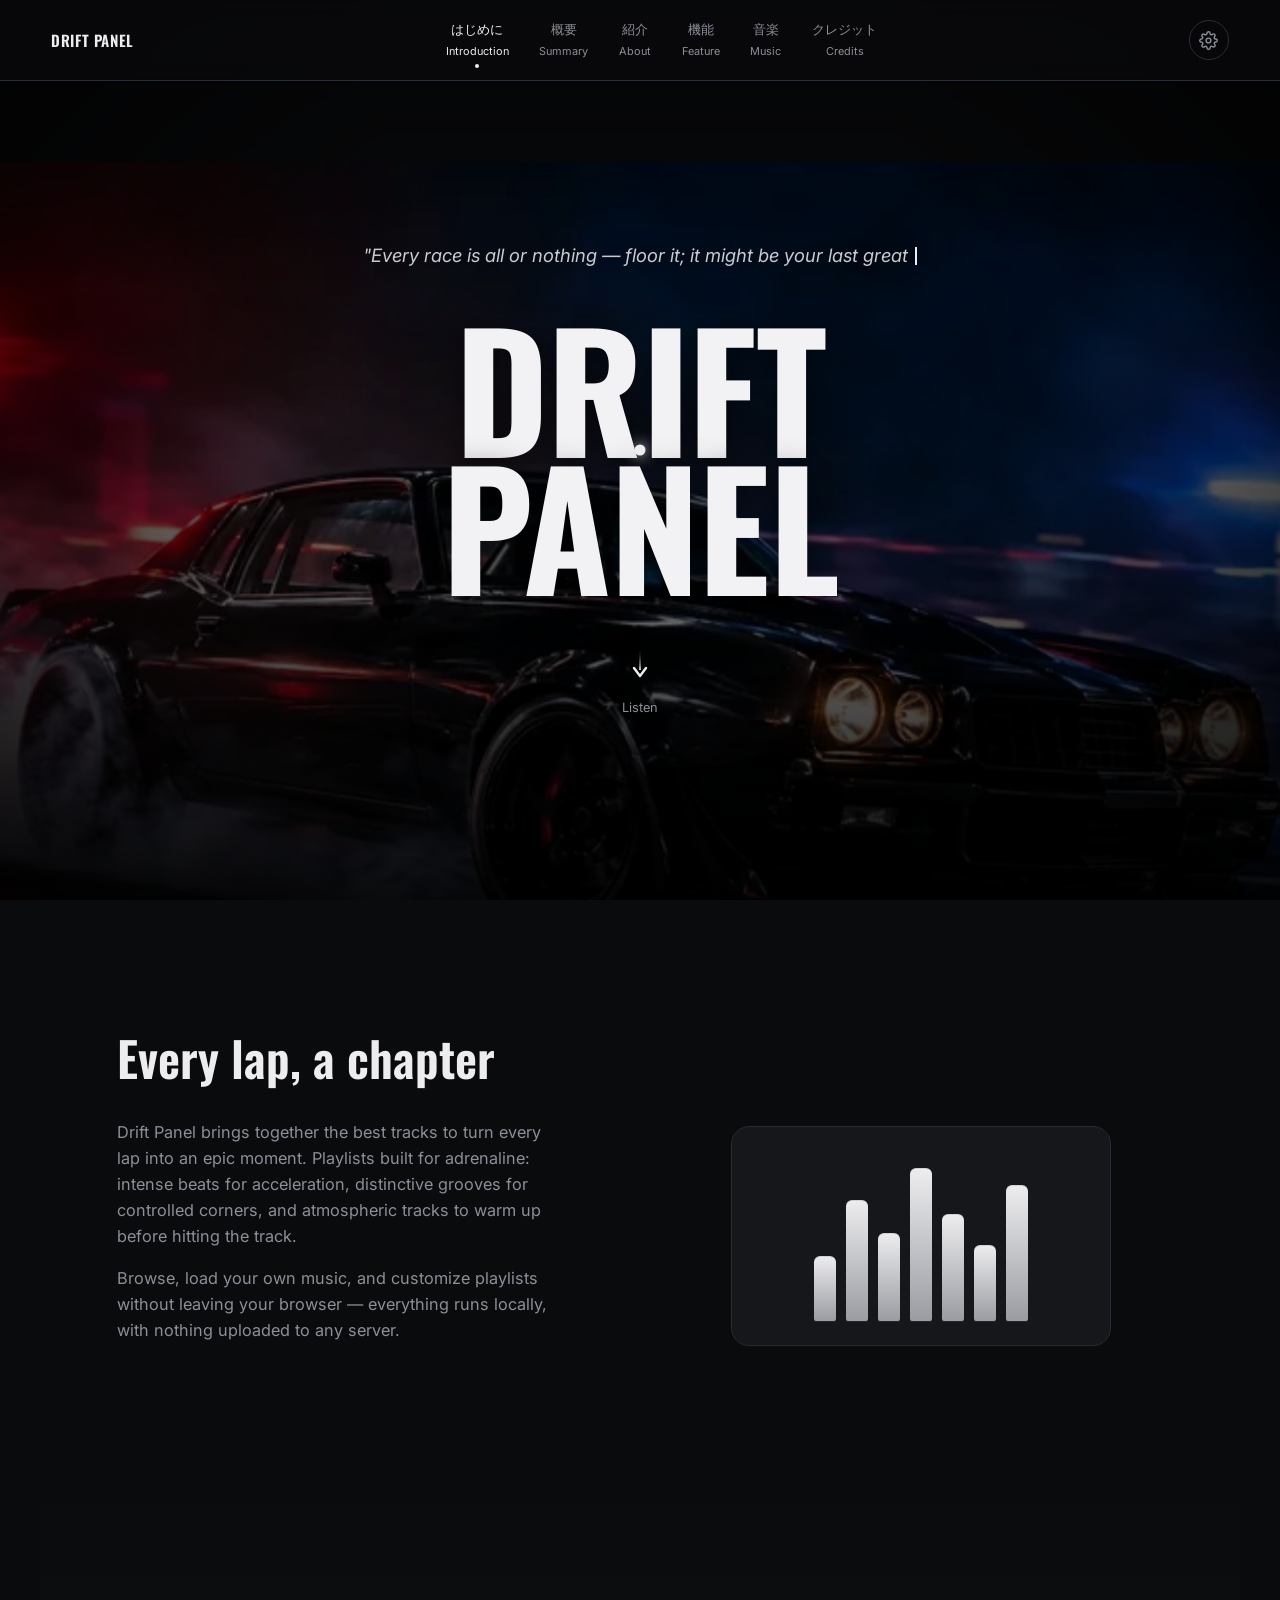
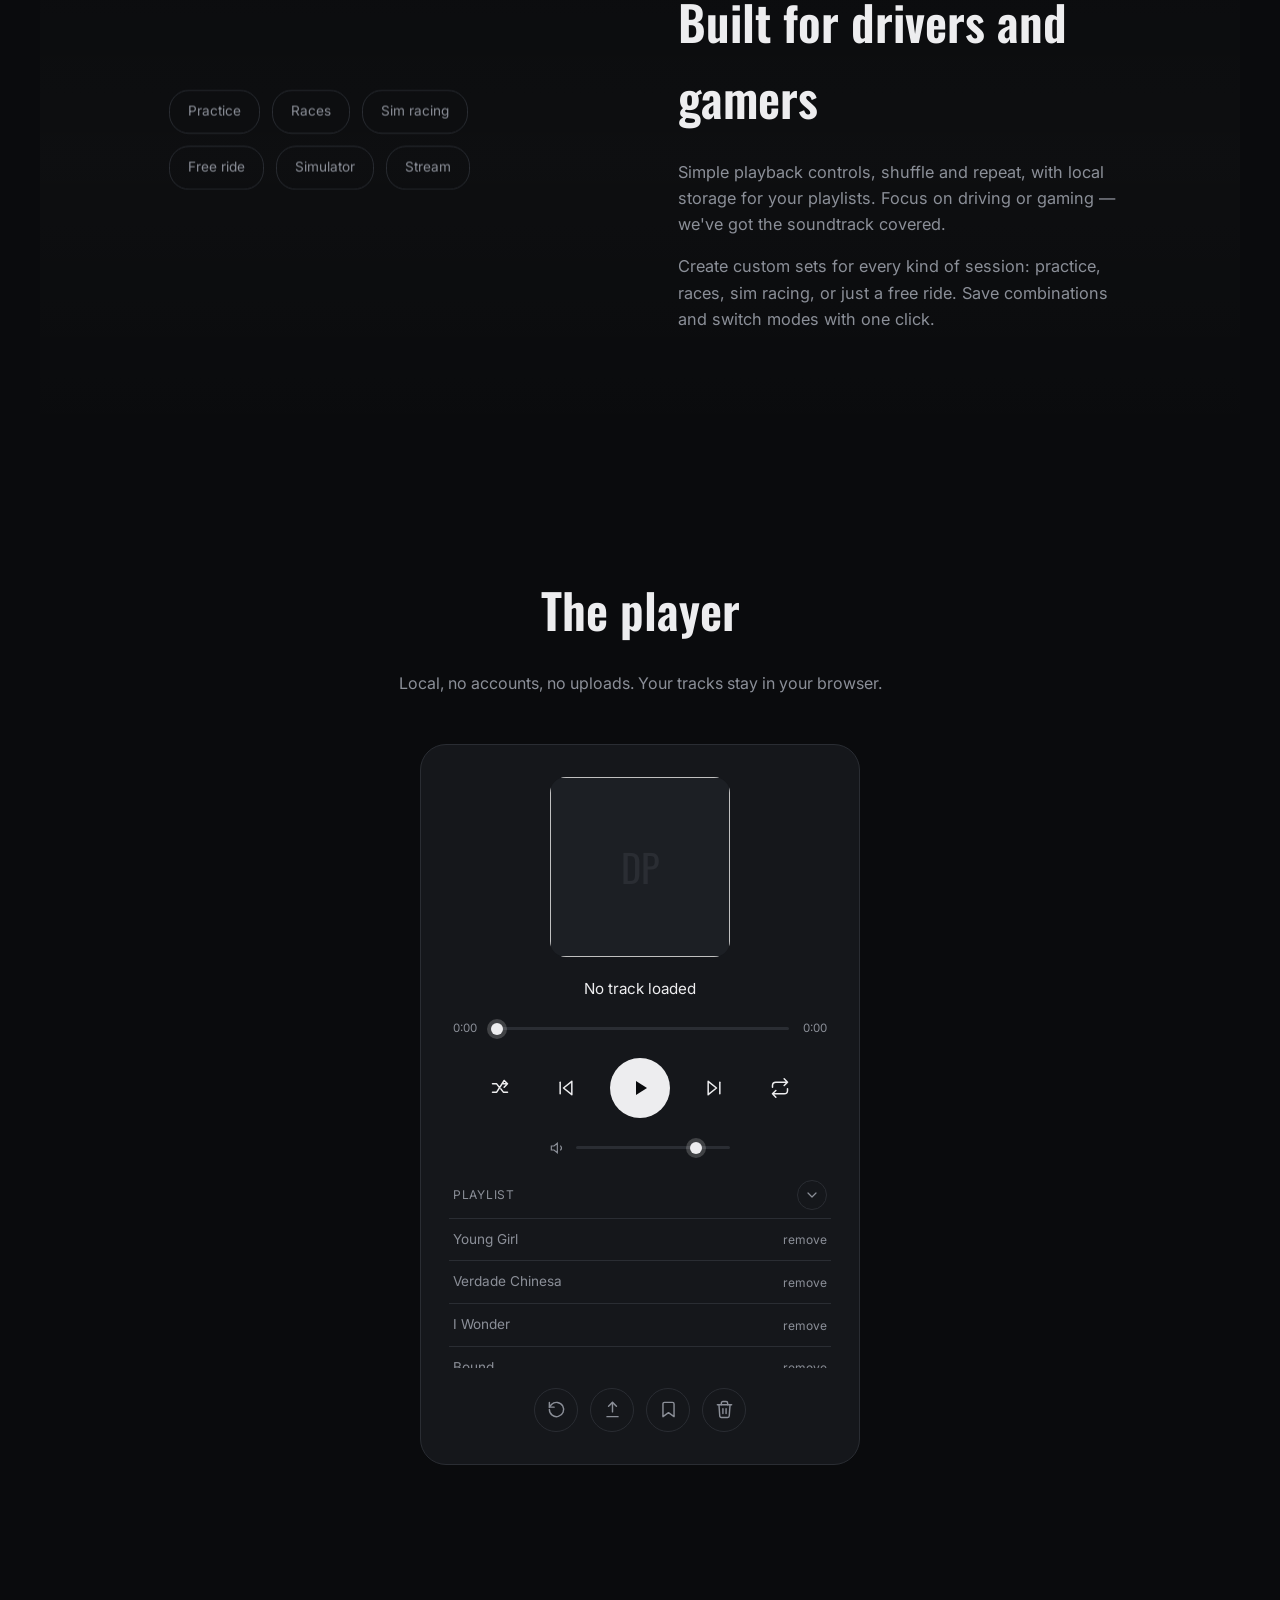
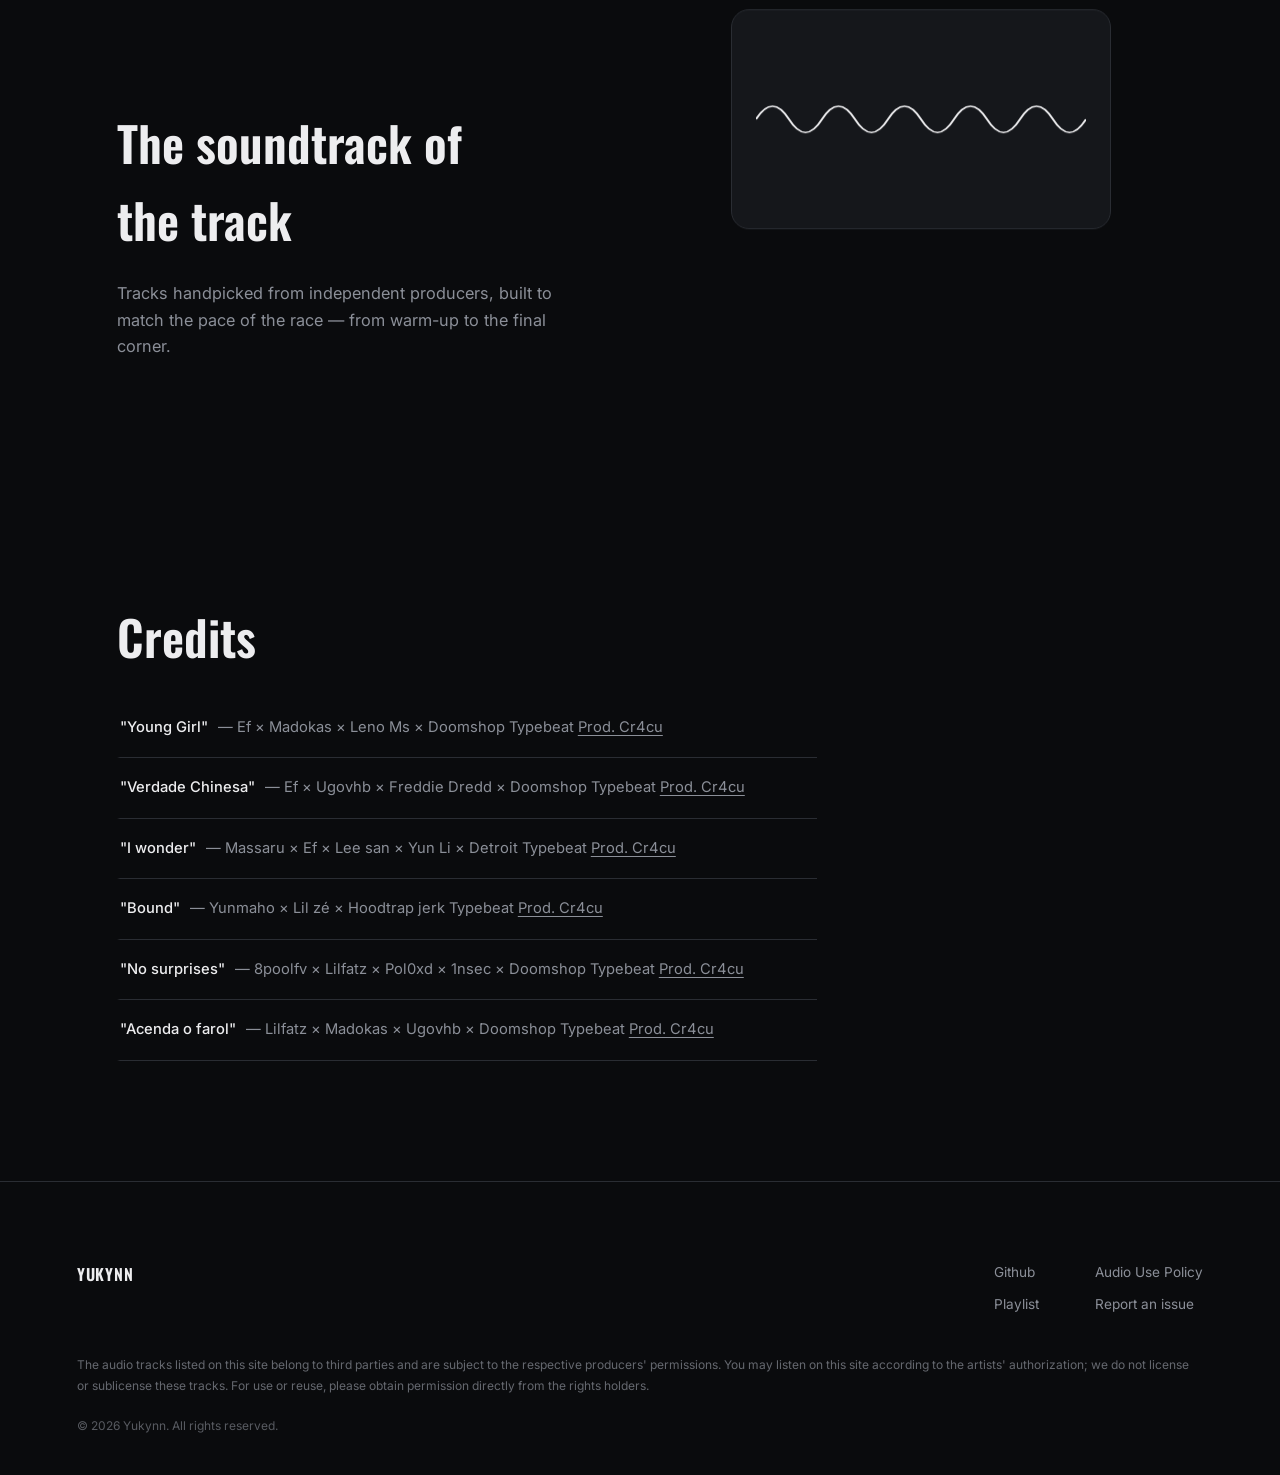
==== commit db9181be: "cursor add" ====
--- a/index.html
+++ b/index.html
@@ -51,6 +51,8 @@
       <option value="green" data-i18n="theme.green">Green</option>
     </select></label>
     <label class="settings-row settings-switch"><span data-i18n="settings.motion">Reduce animations</span><input type="checkbox" id="motion-toggle" role="switch"></label>
+    <label class="settings-row settings-switch"><span data-i18n="settings.arrow">Show scroll arrow</span><input type="checkbox" id="arrow-toggle" role="switch"></label>
+    <label class="settings-row settings-switch"><span data-i18n="settings.cursor">Custom cursor</span><input type="checkbox" id="cursor-toggle" role="switch"></label>
     </div>
   </div>
 </nav>
@@ -64,7 +66,16 @@
   <p class="hero-quote" id="hero-quote" data-i18n="hero.quote" data-typewriter="true">"Every race is all or nothing — floor it; it might be your last great story."</p>
   <h1 class="hero-title">DRIFT<br>PANEL</h1>
   <a href="#resumo" class="hero-scroll" data-i18n-aria="hero.listen" aria-label="Listen">
-    <span class="hero-scroll-line"></span>
+    <svg class="hero-arrow" viewBox="0 0 24 40" aria-hidden="true">
+      <defs>
+        <linearGradient id="hero-arrow-trail" x1="0" y1="0" x2="0" y2="1">
+          <stop offset="0%" class="hero-arrow-trail-start" stop-opacity="0"/>
+          <stop offset="100%" class="hero-arrow-trail-end"/>
+        </linearGradient>
+      </defs>
+      <rect x="11" y="0" width="2" height="22" fill="url(#hero-arrow-trail)"/>
+      <path class="hero-arrow-head" d="M6 20 L12 28 L18 20"/>
+    </svg>
     <span data-i18n="hero.listen">Listen</span>
   </a>
 </header>
--- a/design/style.css
+++ b/design/style.css
@@ -286,15 +286,23 @@
   position:relative;
   z-index:2;
 }
-.hero-scroll-line{
-  width:1px;height:40px;
-  background:linear-gradient(var(--line), var(--accent));
-  animation:scrollpulse 2.2s ease-in-out infinite;
-}
-@keyframes scrollpulse{
-  0%,100%{opacity:0.4;}
-  50%{opacity:1;}
-}
+.hero-arrow{
+  width:24px;height:40px;
+  overflow:visible;
+  animation:arrowFall 1.9s cubic-bezier(0.45,0,0.55,1) infinite;
+}
+.hero-arrow-trail-end{stop-color:var(--accent);stop-opacity:0.85;}
+.hero-arrow-head{
+  fill:none;stroke:var(--accent);stroke-width:2.4;
+  stroke-linecap:round;stroke-linejoin:round;
+}
+@keyframes arrowFall{
+  0%{transform:translateY(-6px);opacity:0;}
+  22%{opacity:1;}
+  75%{opacity:1;}
+  100%{transform:translateY(12px);opacity:0;}
+}
+html[data-arrow="off"] .hero-arrow{display:none;}
 
 /* ---------- Sections ---------- */
 .section{
@@ -640,3 +648,32 @@
 
 /* ---------- Uploaded-track cover crop ---------- */
 .player-cover img{object-fit:cover;}
+
+/* ---------- Car photo: independent parallax layer ---------- */
+.hero-photo{will-change:transform;}
+
+/* ---------- Custom neon cursor ---------- */
+#cursor-canvas{
+  position:fixed;inset:0;z-index:9999;
+  pointer-events:none;
+}
+body.custom-cursor-active,
+body.custom-cursor-active a,
+body.custom-cursor-active button,
+body.custom-cursor-active label,
+body.custom-cursor-active select,
+body.custom-cursor-active .icon-btn,
+body.custom-cursor-active .ctrl-btn,
+body.custom-cursor-active .player-queue li{
+  cursor:none;
+}
+body.custom-cursor-active input[type="range"]::-webkit-slider-thumb{cursor:none;}
+body.custom-cursor-active input[type="range"]::-moz-range-thumb{cursor:none;}
+body.custom-cursor-active input:not([type="range"]):not([type="checkbox"]):not([type="file"]):not([type="radio"]),
+body.custom-cursor-active textarea,
+body.custom-cursor-active [contenteditable="true"]{
+  cursor:text;
+}
+@media (pointer:coarse){
+  #cursor-canvas{display:none !important;}
+}
